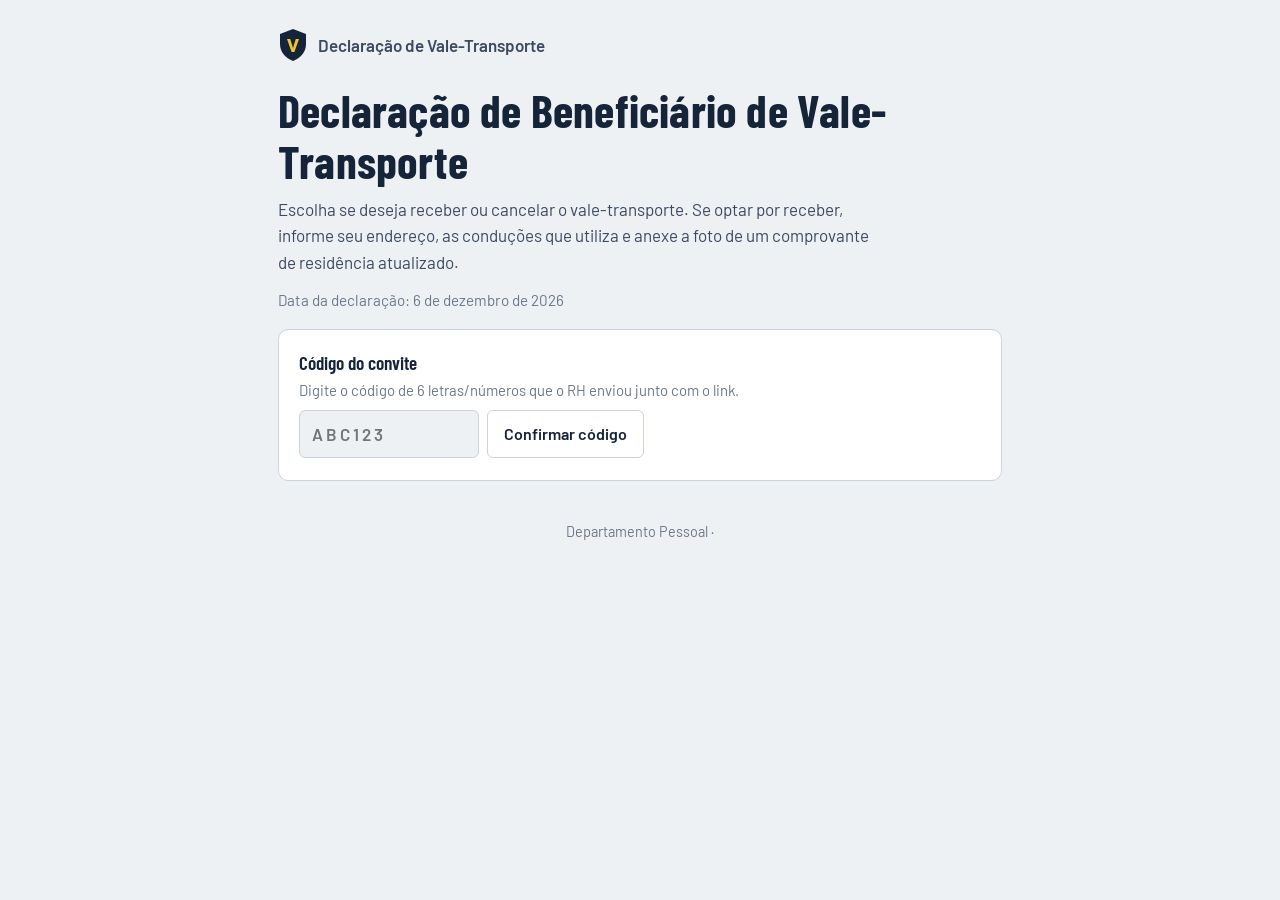
==== index.html @ 276a7664 "1commit" ====
<!DOCTYPE html>
<html lang="pt-BR">
<head>
<meta charset="utf-8">
<meta name="viewport" content="width=device-width, initial-scale=1, viewport-fit=cover">
<meta name="robots" content="noindex, nofollow">
<title>Declaração de Vale-Transporte</title>
<link rel="preconnect" href="https://fonts.googleapis.com">
<link rel="preconnect" href="https://fonts.gstatic.com" crossorigin>
<link href="https://fonts.googleapis.com/css2?family=Barlow:wght@400;500;600&family=Barlow+Condensed:wght@600;700&display=swap" rel="stylesheet">
<link rel="stylesheet" href="style.css">
<link rel="icon" href="data:image/svg+xml,<svg xmlns=%22http://www.w3.org/2000/svg%22 viewBox=%220 0 100 100%22><text y=%22.9em%22 font-size=%2290%22>🚌</text></svg>">
<script src="config.js"></script>
</head>
<body>
<div class="wrap">
  <div class="brand">
    <svg class="shield" viewBox="0 0 30 34" aria-hidden="true"><path d="M15 1 28 6v10c0 8-5.6 14.4-13 17C7.6 30.4 2 24 2 16V6z" fill="var(--ink)"/><path d="M9 11h3.2l2.8 9 2.8-9H21l-4.6 13h-2.8z" fill="var(--ticket)"/></svg>
    <span id="brandName">Declaração de Vale-Transporte</span>
  </div>

  <main>
    <h1>Declaração de Beneficiário de Vale-Transporte</h1>
    <p class="lead">Escolha se deseja receber ou cancelar o vale-transporte. Se optar por receber, informe seu endereço, as conduções que utiliza e anexe a foto de um comprovante de residência atualizado.</p>
    <p class="date-line" id="dateLine"></p>

    <!-- Código do convite -->
    <section class="step hidden" id="codeBox">
      <h3>Código do convite</h3>
      <p class="hint">Digite o código de 6 letras/números que o RH enviou junto com o link.</p>
      <div style="display:flex;gap:8px;flex-wrap:wrap;margin-top:8px">
        <input type="text" id="codeInput" maxlength="6" autocomplete="off" style="max-width:180px;text-transform:uppercase;letter-spacing:3px;font-weight:600" placeholder="ABC123">
        <button type="button" class="btn" id="codeBtn">Confirmar código</button>
      </div>
      <div class="err" id="err-code"></div>
    </section>
    <div id="loading" class="status info">Carregando seu convite…</div>

    <section class="emp-box hidden" id="empBox">
      <div class="emp-head"><h3>Empregador</h3></div>
      <div class="emp-razao" id="empRazao"></div>
      <div class="emp-cnpj" id="empCnpj"></div>
    </section>

    <form id="form" class="hidden" novalidate>
      <fieldset style="border:0;padding:0;margin:0">
        <legend class="hidden">Opção pelo vale-transporte</legend>
        <div class="tickets">
          <label class="ticket yes">
            <input type="radio" name="opcao" value="opto">
            <span class="t-title"><span class="mark"></span>Opto pelo vale-transporte</span>
            <span class="t-sub" style="display:block">Quero receber o benefício para ir e voltar do trabalho.</span>
          </label>
          <label class="ticket no">
            <input type="radio" name="opcao" value="nao_opto">
            <span class="t-title"><span class="mark"></span>Não opto / cancelar</span>
            <span class="t-sub" style="display:block">Não quero receber, ou quero cancelar o benefício atual.</span>
          </label>
        </div>
        <div class="err" id="err-opcao">Escolha uma das duas opções para continuar.</div>
      </fieldset>

      <section class="step">
        <div class="step-head"><span class="num" data-n>1</span><h2>Identificação</h2></div>
        <div class="grid">
          <div class="c4"><label class="f" for="nome">Nome completo</label><input type="text" id="nome" autocomplete="name" maxlength="120"><div class="err" id="err-nome">Informe seu nome completo.</div></div>
          <div class="c2"><label class="f" for="local">Cidade (local da declaração)</label><input type="text" id="local" maxlength="60" placeholder="Ex.: Volta Redonda"><div class="err" id="err-local">Informe a cidade.</div></div>
        </div>
      </section>

      <div id="optIn" class="hidden">
        <section class="step">
          <div class="step-head"><span class="num" data-n>2</span><h2>Endereço residencial</h2></div>
          <div class="grid">
            <div class="c4"><label class="f" for="rua">Rua / Avenida</label><input type="text" id="rua" autocomplete="address-line1" maxlength="120"></div>
            <div class="c2"><label class="f" for="numero">Número</label><input type="text" id="numero" maxlength="12"></div>
            <div class="c3"><label class="f" for="compl">Complemento <span class="hint">(opcional)</span></label><input type="text" id="compl" maxlength="60"></div>
            <div class="c3"><label class="f" for="bairro">Bairro</label><input type="text" id="bairro" maxlength="60"></div>
            <div class="c3"><label class="f" for="cidade">Cidade</label><input type="text" id="cidade" autocomplete="address-level2" maxlength="60"></div>
            <div class="c2"><label class="f" for="cep">CEP</label><input type="text" id="cep" inputmode="numeric" autocomplete="postal-code" maxlength="9" placeholder="00000-000"></div>
            <div class="c2" style="grid-column:span 1"><label class="f" for="uf">UF</label><select id="uf"><option value="">—</option></select></div>
          </div>
          <div class="err" id="err-end">Preencha rua, número, bairro, cidade, CEP (8 dígitos) e estado.</div>
        </section>

        <section class="step">
          <div class="step-head"><span class="num" data-n>3</span><h2>Conduções utilizadas</h2></div>
          <p class="hint">Informe os meios de transporte coletivo, público e regular mais adequados ao seu trajeto: empresa de ônibus, número ou nome da linha e valor da passagem. Se pegar mais de um ônibus, adicione outra condução.</p>
          <div class="leg" data-leg="ida">
            <div class="leg-head"><h3>Da residência para o trabalho</h3><button type="button" class="btn small" data-add="ida">+ Adicionar condução</button></div>
            <div class="rows"></div><div class="total" data-total="ida"></div>
          </div>
          <div class="leg" data-leg="volta">
            <div class="leg-head"><h3>Do trabalho para a residência</h3>
              <span style="display:flex;gap:6px;flex-wrap:wrap"><button type="button" class="btn small" id="copyIda">Mesmo trajeto da ida</button><button type="button" class="btn small" data-add="volta">+ Adicionar condução</button></span></div>
            <div class="rows"></div><div class="total" data-total="volta"></div>
          </div>
          <div class="err" id="err-trans">Preencha empresa, linha e valor de pelo menos uma condução na ida e uma na volta.</div>
        </section>

        <section class="step">
          <div class="step-head"><span class="num" data-n>4</span><h2>Comprovante de residência</h2></div>
          <div class="alert" role="note">
            <svg width="22" height="22" viewBox="0 0 24 24" aria-hidden="true" style="flex:none"><path d="M12 2 1 21h22z" fill="var(--ticket)"/><path d="M12 9v5m0 3v.5" stroke="var(--ticket-ink)" stroke-width="2.2" stroke-linecap="round"/></svg>
            <div><strong>O comprovante precisa ter data dos últimos dois meses para ser aceito.</strong> Serve conta de luz, água, gás, telefone, internet ou fatura de cartão, em seu nome ou de familiar que mora com você. A foto deve mostrar o endereço e a data com nitidez.</div>
          </div>
          <label class="drop" for="compFile" id="compDrop">
            <span class="ico"><svg width="28" height="28" viewBox="0 0 24 24" aria-hidden="true"><path d="M4 7h3l1.5-2h7L17 7h3v12H4z" fill="none" stroke="currentColor" stroke-width="2" stroke-linejoin="round"/><circle cx="12" cy="13" r="3.5" fill="none" stroke="currentColor" stroke-width="2"/></svg></span>
            <span><strong>Anexar foto do comprovante</strong><br><span class="hint">Tire uma foto ou escolha da galeria</span></span>
            <input type="file" id="compFile" accept="image/*">
          </label>
          <div class="preview" id="compPreview"><img id="compImg" alt="Prévia do comprovante"><div><strong>Comprovante anexado</strong><br><button type="button" class="btn small" data-retake="compFile">Trocar foto</button></div></div>
          <div class="err" id="err-comp">Anexe a foto do comprovante de residência.</div>
          <label class="check"><input type="checkbox" id="chkData"><span>Confirmo que o comprovante anexado tem data dos últimos dois meses.</span></label>
          <div class="err" id="err-chkData">Confirme a data do comprovante.</div>
        </section>

        <section class="step">
          <div class="step-head"><span class="num" data-n>5</span><h2>Cartão de passagem</h2></div>
          <p class="hint">Se você já tem cartão de passagem (Riocard Mais ou cartão da empresa de ônibus), tire uma foto da frente, mostrando o número. Se ainda não tem, marque a opção abaixo.</p>
          <label class="drop" for="cartaoFile" id="cartaoDrop">
            <span class="ico"><svg width="30" height="30" viewBox="0 0 24 24" aria-hidden="true"><rect x="2.5" y="5" width="19" height="14" rx="2" fill="none" stroke="currentColor" stroke-width="2"/><path d="M2.5 9.5h19" stroke="currentColor" stroke-width="2"/><path d="M6 15h5" stroke="currentColor" stroke-width="2" stroke-linecap="round"/><circle cx="17" cy="15" r="1.6" fill="currentColor"/></svg></span>
            <span><strong>Tirar foto do cartão de passagem</strong><br><span class="hint">Abre a câmera. Fotografe a frente com o número visível.</span></span>
            <input type="file" id="cartaoFile" accept="image/*" capture="environment">
          </label>
          <p style="margin-top:8px"><button type="button" class="btn small" data-gallery="cartaoFile">Escolher foto da galeria</button></p>
          <div class="preview" id="cartaoPreview"><img id="cartaoImg" alt="Prévia do cartão"><div><strong>Foto do cartão anexada</strong><br><button type="button" class="btn small" data-retake="cartaoFile">Tirar outra foto</button></div></div>
          <div class="grid" style="margin-top:12px"><div class="c3"><label class="f" for="cartaoNum">Número do cartão <span class="hint">(opcional)</span></label><input type="text" id="cartaoNum" inputmode="numeric" maxlength="30"></div></div>
          <label class="check"><input type="checkbox" id="semCartao"><span>Ainda não tenho cartão de passagem.</span></label>
          <div class="err" id="err-cartao">Tire a foto do cartão de passagem ou marque que ainda não tem cartão.</div>
        </section>
      </div>

      <div id="optOut" class="hidden">
        <section class="step">
          <div class="step-head"><span class="num" data-n>2</span><h2>Carta de próprio punho</h2></div>
          <p>Para não optar ou cancelar o vale-transporte, escreva à mão uma carta curta, assine e envie uma foto dela aqui.</p>
          <div class="alert" role="note">
            <svg width="22" height="22" viewBox="0 0 24 24" aria-hidden="true" style="flex:none"><path d="M12 2 1 21h22z" fill="var(--ticket)"/><path d="M12 9v5m0 3v.5" stroke="var(--ticket-ink)" stroke-width="2.2" stroke-linecap="round"/></svg>
            <div>A carta precisa ser <strong>escrita e assinada à mão por você</strong>, com data e local. Cartas digitadas ou impressas não são aceitas. A foto deve mostrar a folha inteira com a letra legível.</div>
          </div>
          <details style="margin:10px 0 14px">
            <summary style="cursor:pointer;font-weight:600">Ver modelo de texto para copiar à mão</summary>
            <div id="cartaModelo" style="margin-top:10px;background:var(--paper);border:1px solid var(--line);border-radius:8px;padding:14px 16px;font-size:.97rem;line-height:1.6"></div>
          </details>
          <label class="drop" for="cartaFile" id="cartaDrop">
            <span class="ico"><svg width="30" height="30" viewBox="0 0 24 24" aria-hidden="true"><path d="M6 2.5h8l4 4V21.5H6z" fill="none" stroke="currentColor" stroke-width="2" stroke-linejoin="round"/><path d="M14 2.5v4h4" fill="none" stroke="currentColor" stroke-width="2" stroke-linejoin="round"/><path d="M8.5 12h7M8.5 15h5" stroke="currentColor" stroke-width="1.8" stroke-linecap="round"/></svg></span>
            <span><strong>Tirar foto da carta assinada</strong><br><span class="hint">Abre a câmera. Fotografe a folha inteira, com boa luz.</span></span>
            <input type="file" id="cartaFile" accept="image/*" capture="environment">
          </label>
          <p style="margin-top:8px"><button type="button" class="btn small" data-gallery="cartaFile">Escolher foto da galeria</button></p>
          <div class="preview" id="cartaPreview"><img id="cartaImg" alt="Prévia da carta"><div><strong>Foto da carta anexada</strong><br><button type="button" class="btn small" data-retake="cartaFile">Tirar outra foto</button></div></div>
          <div class="err" id="err-carta">Envie a foto da carta de próprio punho assinada.</div>
          <label class="check"><input type="checkbox" id="chkCarta"><span>Confirmo que a carta foi escrita e assinada à mão por mim.</span></label>
          <div class="err" id="err-chkCarta">Confirme que a carta foi escrita e assinada por você.</div>
        </section>
      </div>

      <section class="step">
        <div class="step-head"><span class="num" data-n>6</span><h2>Declarações</h2></div>
        <div id="declOpt" class="hidden">
          <label class="check"><input type="checkbox" id="d1"><span>Comprometo-me a atualizar as informações acima sempre que ocorrerem alterações e a utilizar os vales-transporte que me forem concedidos exclusivamente no percurso indicado.</span></label>
          <label class="check"><input type="checkbox" id="d2"><span>Estou ciente de que a declaração inexata que induza o empregador em erro, ou o uso indevido dos vales-transporte, configura justa causa para rescisão do contrato de trabalho por ato de improbidade (art. 482, "a", da CLT).</span></label>
          <p class="hint">O desconto em folha é de até 6% do salário básico, conforme a Lei nº 7.418/1985.</p>
        </div>
        <div id="declNo" class="hidden">
          <label class="check"><input type="checkbox" id="d3"><span>Declaro que não desejo receber o vale-transporte (ou solicito o cancelamento do benefício atual) e estou ciente de que posso solicitá-lo novamente a qualquer momento, preenchendo nova declaração.</span></label>
        </div>
        <div class="err" id="err-decl">Marque as declarações acima para continuar.</div>
      </section>

      <section class="step legal">
        <div class="step-head"><span class="num" data-n>7</span><h2>Termo de Consentimento e Aviso de Privacidade (LGPD)</h2></div>
        <div class="scrollbox" tabindex="0" aria-label="Texto do termo de privacidade">
          <p style="margin-top:12px">Em atendimento à Lei Geral de Proteção de Dados (Lei nº 13.709/2018), os dados informados neste formulário são coletados pela <strong class="lgpd-emp">empresa empregadora</strong><span class="lgpd-cnpj"></span>, na qualidade de controladora, exclusivamente para as seguintes finalidades:</p>
          <ul>
            <li>Cumprimento de obrigações legais e trabalhistas (registro no eSocial, FGTS, INSS e folha de pagamento).</li>
            <li>Execução do contrato de trabalho e concessão de benefícios (como vale-transporte e plano odontológico).</li>
            <li>Comunicação interna e operacional entre a empresa e o colaborador.</li>
          </ul>
          <h3>Dados coletados</h3>
          <p>Nome, endereço residencial, trajeto e conduções utilizadas, valores de passagem, imagem do comprovante de residência, imagem do cartão de passagem e, para quem não opta pelo benefício, imagem da carta de próprio punho. Não são coletados dados pessoais sensíveis.</p>
          <h3>Base legal</h3>
          <ul>
            <li><strong>Cumprimento de obrigação legal ou regulatória</strong> (art. 7º, II, da LGPD): a concessão do vale-transporte é obrigação do empregador prevista na Lei nº 7.418/1985 e no Decreto nº 10.854/2021, que exigem declaração do empregado com endereço residencial e meios de transporte adequados.</li>
            <li><strong>Execução de contrato</strong> (art. 7º, V, da LGPD): gestão do contrato de trabalho e dos benefícios dele decorrentes.</li>
            <li><strong>Exercício regular de direitos</strong> (art. 7º, VI, da LGPD): guarda da declaração para eventual defesa em processo judicial, administrativo ou fiscalizatório.</li>
          </ul>
          <h3>Compartilhamento</h3>
          <p>Os dados poderão ser compartilhados apenas com órgãos públicos para cumprimento de obrigações legais (como eSocial e Receita Federal), com a operadora/fornecedora do vale-transporte e com prestadores de serviço de folha de pagamento e contabilidade, sempre na medida necessária às finalidades acima.</p>
          <h3>Nosso compromisso</h3>
          <p>A <span class="lgpd-emp">empresa empregadora</span> declara que adota medidas técnicas e administrativas aptas a proteger os dados pessoais de acessos não autorizados e de situações acidentais ou ilícitas de destruição, perda, alteração, comunicação ou difusão. Os dados serão retidos pelo período necessário para o cumprimento das obrigações legais e regulatórias ou pelo prazo de guarda exigido pela legislação trabalhista e previdenciária.</p>
          <h3>Seus direitos</h3>
          <p>Nos termos do art. 18 da LGPD, você pode solicitar a qualquer momento: confirmação da existência de tratamento, acesso aos dados, correção de dados incompletos, inexatos ou desatualizados, informações sobre compartilhamento e demais direitos previstos em lei, entrando em contato com o Departamento Pessoal / RH da empresa. A retirada do aceite não afeta o tratamento necessário ao cumprimento de obrigações legais.</p>
          <h3>Acesso às informações</h3>
          <p>Suas respostas e fotos são armazenadas em ambiente restrito da empresa e ficam acessíveis apenas à equipe de RH responsável.</p>
        </div>
        <label class="check"><input type="checkbox" id="lgpd"><span><strong>Li e estou de acordo</strong> com o Termo de Consentimento e Aviso de Privacidade acima, e autorizo o tratamento dos meus dados para as finalidades descritas.</span></label>
        <div class="err" id="err-lgpd">É necessário aceitar o termo para enviar.</div>
      </section>

      <section class="step">
        <label class="check" style="padding-top:0"><input type="checkbox" id="assin"><span>Confirmo que as informações são verdadeiras e que este envio vale como minha <strong>assinatura eletrônica</strong> desta declaração.</span></label>
        <div class="err" id="err-assin">Confirme a assinatura eletrônica.</div>
        <button type="submit" class="btn primary" id="submitBtn" style="margin-top:10px">Enviar declaração</button>
        <div id="formMsg" class="hidden"></div>
      </section>
    </form>
    <div id="done" class="status ok hidden"></div>
  </main>

  <footer>Departamento Pessoal · <strong id="footName"></strong><span id="footCnpj"></span></footer>
</div>

<script>
(function(){
  const $=s=>document.querySelector(s), $$=s=>Array.from(document.querySelectorAll(s));
  const API=window.API_URL;
  const meses=["janeiro","fevereiro","março","abril","maio","junho","julho","agosto","setembro","outubro","novembro","dezembro"];
  const hoje=new Date(), dataTexto=`${hoje.getDate()} de ${meses[hoje.getMonth()]} de ${hoje.getFullYear()}`;
  $("#dateLine").textContent="Data da declaração: "+dataTexto;
  ["AC","AL","AP","AM","BA","CE","DF","ES","GO","MA","MT","MS","MG","PA","PB","PR","PE","PI","RJ","RN","RS","RO","RR","SC","SP","SE","TO"].forEach(u=>{const o=document.createElement("option");o.value=u;o.textContent=u;$("#uf").appendChild(o);});
  $("#uf").value="RJ";
  function esc(s){const d=document.createElement("div");d.textContent=s==null?"":String(s);return d.innerHTML;}
  function money(v){return v.toLocaleString("pt-BR",{style:"currency",currency:"BRL"});}

  let convite=null; const fotos={compFile:null,cartaoFile:null,cartaFile:null};

  /* ---------- Convite ---------- */
  function aplicarEmpresa(){
    const e=convite.empresa;
    $("#brandName").textContent=e.razao; $("#footName").textContent=e.razao; $("#footCnpj").textContent=" · CNPJ "+e.cnpj;
    document.title="Declaração de Vale-Transporte · "+e.razao;
    $("#empRazao").textContent=e.razao; $("#empCnpj").textContent="CNPJ "+e.cnpj;
    $$(".lgpd-emp").forEach(x=>x.textContent=e.razao); $$(".lgpd-cnpj").forEach(x=>x.textContent=", inscrita no CNPJ sob o nº "+e.cnpj);
    if(convite.nome&&!$("#nome").value) $("#nome").value=convite.nome;
    $("#empBox").classList.remove("hidden"); $("#form").classList.remove("hidden"); $("#codeBox").classList.add("hidden");
    modeloCarta();
  }
  async function carregarConvite(code){
    const err=$("#err-code"); code=String(code||"").toUpperCase().replace(/[^A-Z0-9]/g,"");
    if(code.length!==6){ err.textContent="O código tem 6 letras/números."; err.classList.add("show"); return false; }
    if(!API||API.indexOf("http")!==0){ err.textContent="Formulário ainda não configurado. Avise o RH."; err.classList.add("show"); return false; }
    try{
      const r=await (await fetch(API+"?action=convite&codigo="+encodeURIComponent(code))).json();
      if(!r.ok){ err.textContent=r.erro||"Código não encontrado. Confira com o RH."; err.classList.add("show"); return false; }
      convite=r.convite; err.classList.remove("show"); aplicarEmpresa(); return true;
    }catch(e){ err.textContent="Sem conexão. Verifique a internet e tente de novo."; err.classList.add("show"); return false; }
  }
  $("#codeBtn").onclick=()=>carregarConvite($("#codeInput").value);
  $("#codeInput").addEventListener("input",e=>{e.target.value=e.target.value.toUpperCase().replace(/[^A-Z0-9]/g,"");});

  /* ---------- Opção ---------- */
  function opcao(){const r=$('input[name=opcao]:checked');return r?r.value:null;}
  function applyOpcao(){
    const o=opcao();
    $("#optIn").classList.toggle("hidden",o!=="opto"); $("#optOut").classList.toggle("hidden",o!=="nao_opto");
    $("#declOpt").classList.toggle("hidden",o!=="opto"); $("#declNo").classList.toggle("hidden",o!=="nao_opto");
    $$("[data-n]").filter(n=>!n.closest(".hidden")).forEach((n,i)=>n.textContent=i+1);
    $("#err-opcao").classList.remove("show");
  }
  $$('input[name=opcao]').forEach(r=>r.addEventListener("change",applyOpcao)); applyOpcao();

  /* ---------- Conduções ---------- */
  function parseVal(s){s=(s||"").trim().replace(/\./g,"").replace(",",".");const v=parseFloat(s);return isFinite(v)&&v>0?Math.round(v*100)/100:null;}
  function addRow(leg,data){
    const rows=document.querySelector(`[data-leg=${leg}] .rows`), row=document.createElement("div"); row.className="leg-row";
    row.innerHTML=`<div><label class="f">Empresa de ônibus</label><input type="text" class="emp" maxlength="60" placeholder="Ex.: Sul Fluminense"></div>
      <div><label class="f">Nº ou nome da linha</label><input type="text" class="lin" maxlength="60" placeholder="Ex.: 205 – Centro"></div>
      <div class="valor"><label class="f">Valor (R$)</label><input type="text" class="val" inputmode="decimal" maxlength="8" placeholder="0,00"></div>
      <button type="button" class="btn icon" aria-label="Remover condução">✕</button>`;
    if(data){row.querySelector(".emp").value=data.empresa||"";row.querySelector(".lin").value=data.linha||"";row.querySelector(".val").value=data.valor?data.valor.toFixed(2).replace(".",","):"";}
    row.querySelector("button").onclick=()=>{ if(rows.children.length>1) row.remove(); else row.querySelectorAll("input").forEach(i=>i.value=""); totals(); };
    row.querySelector(".val").addEventListener("input",e=>{e.target.value=e.target.value.replace(/[^\d,\.]/g,"");totals();});
    rows.appendChild(row);
  }
  function legData(leg){return $$(`[data-leg=${leg}] .leg-row`).map(r=>({empresa:r.querySelector(".emp").value.trim(),linha:r.querySelector(".lin").value.trim(),valor:parseVal(r.querySelector(".val").value)})).filter(x=>x.empresa||x.linha||x.valor);}
  function totals(){["ida","volta"].forEach(l=>{const t=legData(l).reduce((a,b)=>a+(b.valor||0),0);document.querySelector(`[data-total=${l}]`).textContent=t?"Total do trecho: "+money(t):"";});}
  $$("[data-add]").forEach(b=>b.onclick=()=>addRow(b.dataset.add));
  $("#copyIda").onclick=()=>{const ida=legData("ida"),rows=document.querySelector("[data-leg=volta] .rows");rows.innerHTML="";(ida.length?ida.slice().reverse():[null]).forEach(d=>addRow("volta",d));totals();};
  addRow("ida"); addRow("volta");
  $("#cep").addEventListener("input",e=>{let d=e.target.value.replace(/\D/g,"").slice(0,8);e.target.value=d.length>5?d.slice(0,5)+"-"+d.slice(5):d;});

  /* ---------- Fotos ---------- */
  async function loadImage(file){ try{return await createImageBitmap(file);}catch(e){ return await new Promise((res,rej)=>{const i=new Image();i.onload=()=>res(i);i.onerror=rej;i.src=URL.createObjectURL(file);}); } }
  async function compress(file){
    const img=await loadImage(file); let max=1800,q=0.8,out="";
    for(let i=0;i<10;i++){
      const s=Math.min(1,max/Math.max(img.width,img.height)), c=document.createElement("canvas");
      c.width=Math.round(img.width*s); c.height=Math.round(img.height*s);
      const ctx=c.getContext("2d"); ctx.fillStyle="#fff"; ctx.fillRect(0,0,c.width,c.height); ctx.drawImage(img,0,0,c.width,c.height);
      out=c.toDataURL("image/jpeg",q); if(out.length<900000) return out;
      if(q>0.55) q-=0.1; else max=Math.round(max*0.8);
    }
    return out;
  }
  const previewOf={compFile:["#compPreview","#compImg","comp"],cartaoFile:["#cartaoPreview","#cartaoImg","cartao"],cartaFile:["#cartaPreview","#cartaImg","carta"]};
  const galleryInputs={};
  function bindFoto(id){
    const handler=async e=>{
      const f=e.target.files&&e.target.files[0]; if(!f) return;
      const [pv,img,errId]=previewOf[id], err=$("#err-"+errId);
      err.style.color="var(--muted)"; err.textContent="Processando a foto…"; err.classList.add("show");
      try{ fotos[id]=await compress(f); $(img).src=fotos[id]; $(pv).classList.add("show"); err.classList.remove("show");
        if(id==="cartaoFile"){ $("#semCartao").checked=false; $("#cartaoDrop").style.opacity=""; } }
      catch(x){ fotos[id]=null; err.textContent="Não foi possível ler esta imagem. Tire uma nova foto."; }
      err.style.color=""; e.target.value="";
    };
    $("#"+id).addEventListener("change",handler);
    const g=document.createElement("input"); g.type="file"; g.accept="image/*"; g.className="hidden"; g.addEventListener("change",handler); document.body.appendChild(g); galleryInputs[id]=g;
  }
  Object.keys(fotos).forEach(bindFoto);
  $$("[data-gallery]").forEach(b=>b.onclick=()=>galleryInputs[b.dataset.gallery].click());
  $$("[data-retake]").forEach(b=>b.onclick=()=>$("#"+b.dataset.retake).click());
  $("#semCartao").addEventListener("change",e=>{ if(e.target.checked){fotos.cartaoFile=null;$("#cartaoPreview").classList.remove("show");} $("#cartaoDrop").style.opacity=e.target.checked?".5":""; $("#err-cartao").classList.remove("show"); });

  /* ---------- Carta ---------- */
  function modeloCarta(){
    const e=convite&&convite.empresa, nome=$("#nome").value.trim()||"[seu nome completo]", local=$("#local").value.trim()||"[cidade]";
    $("#cartaModelo").innerHTML=`<p>${esc(local)}, ${dataTexto}.</p><p>À ${e?esc(e.razao)+", CNPJ "+e.cnpj:"[empresa]"}.</p>
      <p>Eu, ${esc(nome)}, portador(a) do CPF nº [seu CPF], declaro, por livre e espontânea vontade, que <strong>não desejo receber o vale-transporte</strong> (ou solicito o cancelamento do benefício), por não utilizar transporte coletivo público no deslocamento entre minha residência e o local de trabalho.</p>
      <p>Estou ciente de que posso solicitar o benefício novamente a qualquer momento, mediante nova declaração.</p><p>[Assinatura]<br>${esc(nome)}</p>`;
  }
  ["nome","local"].forEach(i=>$("#"+i).addEventListener("input",modeloCarta));

  /* ---------- Validação ---------- */
  function validate(){
    let ok=true, first=null;
    const mark=(id,cond,el)=>{const e=$("#err-"+id); if(e) e.classList.toggle("show",!cond); if(!cond){ok=false; if(!first) first=el||e;}};
    const o=opcao();
    mark("opcao",!!o,$(".tickets"));
    mark("nome",$("#nome").value.trim().split(/\s+/).length>=2,$("#nome"));
    mark("local",$("#local").value.trim().length>=2,$("#local"));
    if(o==="opto"){
      const cep=$("#cep").value.replace(/\D/g,"");
      mark("end",["rua","numero","bairro","cidade"].every(i=>$("#"+i).value.trim())&&cep.length===8&&$("#uf").value,$("#rua"));
      const legOk=l=>{const d=legData(l);return d.length>0&&d.every(x=>x.empresa&&x.linha&&x.valor);};
      mark("trans",legOk("ida")&&legOk("volta"),document.querySelector("[data-leg=ida]"));
      $("#err-comp").textContent="Anexe a foto do comprovante de residência.";
      mark("comp",!!fotos.compFile,$("#compDrop"));
      mark("chkData",$("#chkData").checked,$("#chkData"));
      $("#err-cartao").textContent="Tire a foto do cartão de passagem ou marque que ainda não tem cartão.";
      mark("cartao",!!fotos.cartaoFile||$("#semCartao").checked,$("#cartaoDrop"));
      mark("decl",$("#d1").checked&&$("#d2").checked,$("#d1"));
    } else if(o==="nao_opto"){
      $("#err-carta").textContent="Envie a foto da carta de próprio punho assinada.";
      mark("carta",!!fotos.cartaFile,$("#cartaDrop"));
      mark("chkCarta",$("#chkCarta").checked,$("#chkCarta"));
      mark("decl",$("#d3").checked,$("#d3"));
    }
    mark("lgpd",$("#lgpd").checked,$("#lgpd"));
    mark("assin",$("#assin").checked,$("#assin"));
    if(first) first.scrollIntoView({behavior:"smooth",block:"center"});
    return ok;
  }

  /* ---------- Envio ---------- */
  function msg(cls,html){const m=$("#formMsg");m.className="status "+cls;m.innerHTML=html;}
  $("#form").addEventListener("submit",async e=>{
    e.preventDefault(); if(!validate()) return;
    const o=opcao(), btn=$("#submitBtn"); btn.disabled=true; btn.textContent="Enviando… (pode levar alguns segundos)";
    const ida=o==="opto"?legData("ida"):[], volta=o==="opto"?legData("volta"):[];
    const body={action:"enviar",codigo:convite.codigo,opcao:o,nome:$("#nome").value.trim(),local:$("#local").value.trim(),dataTexto,
      endereco:o==="opto"?{rua:$("#rua").value.trim(),numero:$("#numero").value.trim(),complemento:$("#compl").value.trim(),bairro:$("#bairro").value.trim(),cidade:$("#cidade").value.trim(),cep:$("#cep").value,uf:$("#uf").value}:null,
      ida,volta,cartaoNumero:o==="opto"?$("#cartaoNum").value.trim():"",semCartao:o==="opto"&&$("#semCartao").checked,
      fotoComprovante:o==="opto"?fotos.compFile:null,fotoCartao:o==="opto"?fotos.cartaoFile:null,fotoCarta:o==="nao_opto"?fotos.cartaFile:null,
      comprovanteData:o==="opto"&&$("#chkData").checked,declaracoes:true,lgpd:true,lgpdVersao:"2026-10",assinatura:true,dispositivo:navigator.userAgent};
    try{
      const r=await (await fetch(API,{method:"POST",body:JSON.stringify(body)})).json();
      if(!r.ok) throw new Error(r.erro||"Erro ao enviar.");
      const custo=ida.concat(volta).reduce((a,b)=>a+(b.valor||0),0);
      $("#form").classList.add("hidden"); const d=$("#done"); d.classList.remove("hidden");
      d.innerHTML=`<h2>Declaração enviada</h2><p class="hint">${esc(convite.empresa.razao)} · CNPJ ${convite.empresa.cnpj}</p>`+
        (o==="opto"?`<p>Recebemos sua opção pelo vale-transporte em ${dataTexto}, com custo diário informado de <strong>${money(custo)}</strong>. O RH vai conferir o comprovante de residência antes de liberar o benefício.</p>`
                   :`<p>Registramos que você <strong>não opta</strong> pelo vale-transporte (ou solicitou o cancelamento) em ${dataTexto}.</p>`)+
        `<p class="hint">Se algo mudar, abra este mesmo link e envie uma nova declaração.</p>`;
      d.scrollIntoView({behavior:"smooth",block:"start"});
    }catch(err){
      msg("bad","O envio não foi concluído: "+esc(err.message||"falha de conexão")+". Verifique sua internet e toque em Enviar declaração novamente.");
      btn.disabled=false; btn.textContent="Enviar declaração";
    }
  });

  /* ---------- Início ---------- */
  (async()=>{
    const c=(new URLSearchParams(location.search).get("c")||"").toUpperCase();
    let ok=false; if(c) ok=await carregarConvite(c);
    $("#loading").classList.add("hidden");
    if(!ok) $("#codeBox").classList.remove("hidden");
  })();
})();
</script>
</body>
</html>
---- style.css ----
:root{
  --ink:#16243A; --ink-2:#3C4A60; --muted:#6B778A;
  --paper:#EEF1F4; --card:#FFFFFF; --line:#CBD3DD;
  --ticket:#F2C230; --ticket-ink:#3A2E00;
  --go:#1F7A4D; --go-soft:#E3F2EA;
  --stop:#B3261E; --stop-soft:#FBE7E5;
  --focus:#2F6FDB;
  box-sizing:border-box;
  padding-top:env(safe-area-inset-top,0px);
  padding-bottom:env(safe-area-inset-bottom,0px);
}
@media (prefers-color-scheme: dark){
  :root:not([data-theme="light"]){
    --ink:#E8EDF4; --ink-2:#BCC6D4; --muted:#8F9BAD;
    --paper:#0F1724; --card:#172234; --line:#2C3A50;
    --ticket:#E9B820; --ticket-ink:#1E1700;
    --go:#4CC48A; --go-soft:#163327; --stop:#F07A70; --stop-soft:#3A1C1A; --focus:#7FA8F0;
  }
}
:root[data-theme="dark"]{
  --ink:#E8EDF4; --ink-2:#BCC6D4; --muted:#8F9BAD;
  --paper:#0F1724; --card:#172234; --line:#2C3A50;
  --ticket:#E9B820; --ticket-ink:#1E1700;
  --go:#4CC48A; --go-soft:#163327; --stop:#F07A70; --stop-soft:#3A1C1A; --focus:#7FA8F0;
}
*,*::before,*::after{box-sizing:inherit}
html{scroll-padding-top:env(safe-area-inset-top,0px)}
body{margin:0;background:var(--paper);color:var(--ink);font:400 17px/1.55 "Barlow",system-ui,-apple-system,"Segoe UI",Roboto,sans-serif}
.wrap{max-width:760px;margin:0 auto;padding:28px 18px 64px}
h1,h2,h3{font-family:"Barlow Condensed","Arial Narrow",system-ui,sans-serif;line-height:1.1;margin:0}
h1{font-size:clamp(2rem,6vw,2.9rem);font-weight:700;letter-spacing:.2px}
h2{font-size:1.55rem;font-weight:700}
h3{font-size:1.2rem;font-weight:600}
p{margin:.4em 0}
.brand{display:flex;align-items:center;gap:10px;color:var(--ink-2);font-weight:600;margin-bottom:22px}
.brand .shield{width:30px;height:34px;flex:none}
.lead{color:var(--ink-2);max-width:60ch;margin-top:10px}
.date-line{margin-top:14px;color:var(--muted);font-size:.95rem}

/* Ticket choice */
.tickets{display:grid;grid-template-columns:1fr 1fr;gap:14px;margin:26px 0 10px}
@media (max-width:560px){.tickets{grid-template-columns:1fr}}
.ticket{position:relative;display:block;cursor:pointer;background:var(--card);border:2px solid var(--line);border-radius:10px;padding:18px 18px 18px 22px;transition:border-color .15s, background .15s}
.ticket input{position:absolute;opacity:0;pointer-events:none}
.ticket::before,.ticket::after{content:"";position:absolute;top:50%;width:18px;height:18px;border-radius:50%;background:var(--paper);border:2px solid var(--line);transform:translateY(-50%)}
.ticket::before{left:-11px;clip-path:inset(0 0 0 50%)}
.ticket::after{right:-11px;clip-path:inset(0 50% 0 0)}
.ticket .t-title{font-family:"Barlow Condensed",system-ui,sans-serif;font-size:1.45rem;font-weight:700;display:flex;align-items:center;gap:10px}
.ticket .t-sub{color:var(--muted);font-size:.95rem;margin-top:4px}
.ticket .mark{width:22px;height:22px;border-radius:50%;border:2px solid var(--line);flex:none;display:grid;place-items:center}
.ticket.yes:has(input:checked){border-color:var(--go);background:var(--go-soft)}
.ticket.yes:has(input:checked) .mark{border-color:var(--go);background:var(--go)}
.ticket.no:has(input:checked){border-color:var(--stop);background:var(--stop-soft)}
.ticket.no:has(input:checked) .mark{border-color:var(--stop);background:var(--stop)}
.ticket:has(input:checked) .mark::after{content:"";width:8px;height:8px;border-radius:50%;background:#fff}
.ticket:has(input:focus-visible){outline:3px solid var(--focus);outline-offset:3px}
.ticket.yes:has(input:checked)::before,.ticket.yes:has(input:checked)::after{border-color:var(--go)}
.ticket.no:has(input:checked)::before,.ticket.no:has(input:checked)::after{border-color:var(--stop)}

/* Sections */
.step{background:var(--card);border:1px solid var(--line);border-radius:10px;padding:22px 20px;margin-top:16px}
.step-head{display:flex;gap:12px;align-items:baseline;margin-bottom:12px}
.num{flex:none;font-family:"Barlow Condensed",system-ui,sans-serif;font-weight:700;font-size:1rem;background:var(--ticket);color:var(--ticket-ink);border-radius:4px;padding:1px 8px}
.hint{color:var(--muted);font-size:.93rem}
.grid{display:grid;grid-template-columns:repeat(6,1fr);gap:12px}
.c6{grid-column:span 6}.c4{grid-column:span 4}.c3{grid-column:span 3}.c2{grid-column:span 2}
@media (max-width:560px){.c4,.c3,.c2{grid-column:span 6}}
label.f{display:block;font-weight:600;font-size:.93rem;margin-bottom:4px;color:var(--ink-2)}
input[type=text],input[type=number],select{width:100%;font:inherit;color:var(--ink);background:var(--paper);border:1.5px solid var(--line);border-radius:6px;padding:10px 12px;min-height:46px}
input:focus-visible,select:focus-visible,button:focus-visible,textarea:focus-visible{outline:3px solid var(--focus);outline-offset:2px}
.invalid{border-color:var(--stop)!important}
.err{color:var(--stop);font-size:.88rem;margin-top:4px;display:none}
.err.show{display:block}

.leg{border:1px dashed var(--line);border-radius:8px;padding:14px;margin-top:12px}
.leg-head{display:flex;justify-content:space-between;align-items:center;margin-bottom:8px;gap:8px}
.leg-row{display:grid;grid-template-columns:2fr 2fr 1.2fr auto;gap:8px;align-items:end;margin-top:8px}
@media (max-width:560px){.leg-row{grid-template-columns:1fr 1fr}.leg-row .valor{grid-column:span 1}}
.btn{font:600 1rem "Barlow",system-ui,sans-serif;border-radius:6px;border:1.5px solid var(--line);background:var(--card);color:var(--ink);padding:10px 16px;cursor:pointer;min-height:44px}
.btn:hover{border-color:var(--ink-2)}
.btn.small{padding:6px 10px;min-height:36px;font-size:.9rem}
.btn.icon{width:40px;padding:0;display:grid;place-items:center;min-height:44px}
.btn.primary{background:var(--ink);color:var(--paper);border-color:var(--ink);font-size:1.08rem;padding:14px 22px;width:100%}
.btn.primary:disabled{opacity:.55;cursor:not-allowed}
.total{margin-top:10px;font-weight:600}

/* Upload */
.drop{display:flex;gap:16px;align-items:center;border:2px dashed var(--ticket);background:color-mix(in srgb,var(--ticket) 10%,var(--card));border-radius:10px;padding:18px;cursor:pointer}
.drop:hover{border-style:solid}
.drop .ico{width:52px;height:52px;flex:none;border-radius:10px;background:var(--ticket);color:var(--ticket-ink);display:grid;place-items:center}
.drop input{position:absolute;opacity:0;width:1px;height:1px}
.drop:has(input:focus-visible){outline:3px solid var(--focus);outline-offset:3px}
.alert{display:flex;gap:10px;background:color-mix(in srgb,var(--ticket) 22%,var(--card));border-left:4px solid var(--ticket);border-radius:6px;padding:12px 14px;margin:12px 0;font-size:.95rem}
.preview{display:none;margin-top:12px;gap:12px;align-items:center}
.preview.show{display:flex}
.preview img{width:96px;height:96px;object-fit:cover;border-radius:8px;border:1px solid var(--line)}

/* Checks */
.check{display:flex;gap:12px;align-items:flex-start;padding:10px 0}
.check input{width:22px;height:22px;margin-top:3px;flex:none;accent-color:var(--ink)}
.legal{font-size:.95rem;color:var(--ink-2)}
.legal h3{margin:16px 0 6px;color:var(--ink)}
.legal ul{padding-left:20px;margin:.4em 0}
.legal li{margin:.25em 0}
.scrollbox{max-height:340px;overflow:auto;border:1px solid var(--line);border-radius:8px;padding:6px 16px 14px;background:var(--paper)}

.emp-box{margin-top:20px;background:var(--card);border:1px solid var(--line);border-left:6px solid var(--ink);border-radius:10px;padding:16px 18px}
.emp-head{display:flex;justify-content:space-between;align-items:baseline;gap:10px;margin-bottom:6px}
.emp-head h3{color:var(--muted);font-size:1.05rem}
.emp-razao{font-family:"Barlow Condensed",system-ui,sans-serif;font-weight:700;font-size:1.35rem;line-height:1.2}
.emp-cnpj{color:var(--ink-2);font-variant-numeric:tabular-nums}
.emp-box.missing{border-left-color:var(--stop)}
.cad{margin-top:22px}
.cad-row{display:grid;grid-template-columns:1fr 200px;gap:8px;margin-top:8px}
@media (max-width:560px){.cad-row{grid-template-columns:1fr}}
.hidden{display:none!important}
.status{border-radius:10px;padding:16px 18px;margin-top:18px}
.status.ok{background:var(--go-soft);border:1.5px solid var(--go)}
.status.bad{background:var(--stop-soft);border:1.5px solid var(--stop)}
.status.info{background:var(--card);border:1.5px solid var(--line)}
footer{margin-top:40px;text-align:center;color:var(--muted);font-size:.9rem}
footer strong{color:var(--ink-2)}

/* RH panel */
.tabs{display:flex;gap:8px;margin:0 0 18px}
.tab{font:600 .95rem "Barlow",system-ui,sans-serif;border:1.5px solid var(--line);background:var(--card);color:var(--ink-2);border-radius:999px;padding:7px 16px;cursor:pointer}
.tab[aria-selected=true]{background:var(--ink);color:var(--paper);border-color:var(--ink)}
.tablewrap{overflow-x:auto;border:1px solid var(--line);border-radius:8px;background:var(--card)}
table{border-collapse:collapse;width:100%;font-size:.93rem;min-width:640px}
th,td{padding:10px 12px;border-bottom:1px solid var(--line);text-align:left;vertical-align:top}
th{font-weight:600;color:var(--ink-2);background:var(--paper)}
.pill{display:inline-block;font-weight:600;font-size:.82rem;border-radius:999px;padding:2px 10px}
.pill.yes{background:var(--go-soft);color:var(--go)}
.pill.no{background:var(--stop-soft);color:var(--stop)}
dialog{border:none;border-radius:12px;padding:0;max-width:min(720px,94vw);width:100%;background:var(--card);color:var(--ink)}
dialog::backdrop{background:rgba(10,16,28,.6)}
.dlg{padding:20px}
.dlg img{max-width:100%;border-radius:8px;border:1px solid var(--line);margin-top:10px}
.toolbar{display:flex;gap:10px;flex-wrap:wrap;align-items:center;margin-bottom:12px}
@media (prefers-reduced-motion:reduce){*{transition:none!important}}
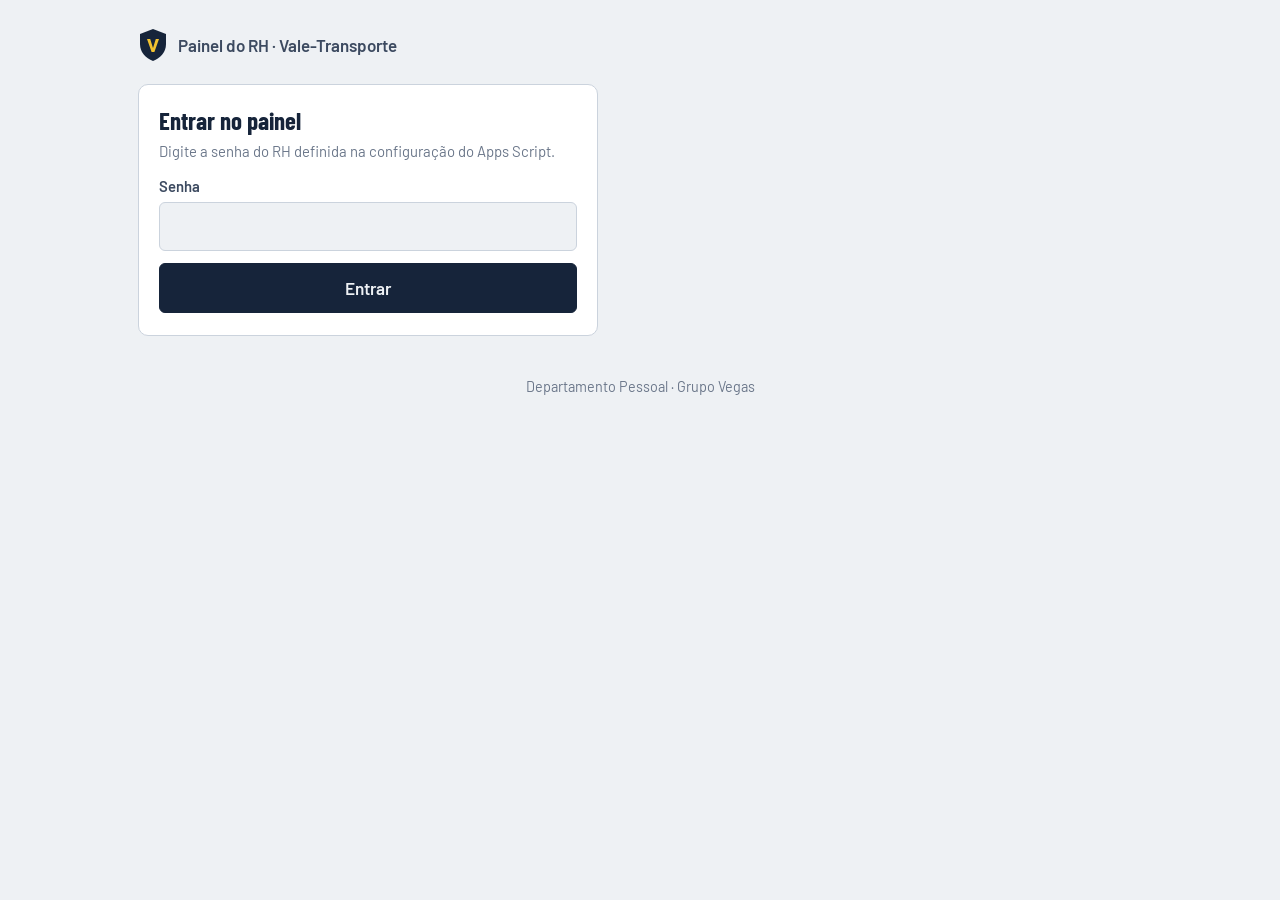
==== commit ae4cf6be: "troca" ====
--- a/index.html
+++ b/index.html
@@ -4,390 +4,244 @@
 <meta charset="utf-8">
 <meta name="viewport" content="width=device-width, initial-scale=1, viewport-fit=cover">
 <meta name="robots" content="noindex, nofollow">
-<title>Declaração de Vale-Transporte</title>
+<title>Painel RH · Vale-Transporte</title>
 <link rel="preconnect" href="https://fonts.googleapis.com">
 <link rel="preconnect" href="https://fonts.gstatic.com" crossorigin>
 <link href="https://fonts.googleapis.com/css2?family=Barlow:wght@400;500;600&family=Barlow+Condensed:wght@600;700&display=swap" rel="stylesheet">
 <link rel="stylesheet" href="style.css">
-<link rel="icon" href="data:image/svg+xml,<svg xmlns=%22http://www.w3.org/2000/svg%22 viewBox=%220 0 100 100%22><text y=%22.9em%22 font-size=%2290%22>🚌</text></svg>">
+<link rel="icon" href="data:image/svg+xml,<svg xmlns=%22http://www.w3.org/2000/svg%22 viewBox=%220 0 100 100%22><text y=%22.9em%22 font-size=%2290%22>🗂️</text></svg>">
 <script src="config.js"></script>
+<style>
+.wrap{max-width:1040px}
+.live{display:inline-flex;align-items:center;gap:6px;font-size:.88rem;color:var(--muted)}
+.live::before{content:"";width:8px;height:8px;border-radius:50%;background:var(--go)}
+.kpis{display:grid;grid-template-columns:repeat(4,1fr);gap:10px;margin:14px 0}
+@media (max-width:640px){.kpis{grid-template-columns:repeat(2,1fr)}}
+.kpi{background:var(--card);border:1px solid var(--line);border-radius:10px;padding:12px 14px}
+.kpi b{display:block;font-family:"Barlow Condensed",system-ui,sans-serif;font-size:1.9rem;line-height:1}
+.kpi span{color:var(--muted);font-size:.88rem}
+.pill.pend{background:var(--paper);color:var(--muted)}
+.new-row{animation:flash 2.4s ease-out}
+@keyframes flash{from{background:color-mix(in srgb,var(--ticket) 40%,transparent)}to{background:transparent}}
+</style>
 </head>
 <body>
 <div class="wrap">
   <div class="brand">
     <svg class="shield" viewBox="0 0 30 34" aria-hidden="true"><path d="M15 1 28 6v10c0 8-5.6 14.4-13 17C7.6 30.4 2 24 2 16V6z" fill="var(--ink)"/><path d="M9 11h3.2l2.8 9 2.8-9H21l-4.6 13h-2.8z" fill="var(--ticket)"/></svg>
-    <span id="brandName">Declaração de Vale-Transporte</span>
+    Painel do RH · Vale-Transporte
   </div>
 
-  <main>
-    <h1>Declaração de Beneficiário de Vale-Transporte</h1>
-    <p class="lead">Escolha se deseja receber ou cancelar o vale-transporte. Se optar por receber, informe seu endereço, as conduções que utiliza e anexe a foto de um comprovante de residência atualizado.</p>
-    <p class="date-line" id="dateLine"></p>
-
-    <!-- Código do convite -->
-    <section class="step hidden" id="codeBox">
-      <h3>Código do convite</h3>
-      <p class="hint">Digite o código de 6 letras/números que o RH enviou junto com o link.</p>
-      <div style="display:flex;gap:8px;flex-wrap:wrap;margin-top:8px">
-        <input type="text" id="codeInput" maxlength="6" autocomplete="off" style="max-width:180px;text-transform:uppercase;letter-spacing:3px;font-weight:600" placeholder="ABC123">
-        <button type="button" class="btn" id="codeBtn">Confirmar código</button>
-      </div>
-      <div class="err" id="err-code"></div>
+  <!-- Login -->
+  <section id="login" class="step" style="max-width:460px">
+    <h2>Entrar no painel</h2>
+    <p class="hint">Digite a senha do RH definida na configuração do Apps Script.</p>
+    <label class="f" for="senha" style="margin-top:12px">Senha</label>
+    <input type="password" id="senha" autocomplete="current-password" style="width:100%;font:inherit;color:var(--ink);background:var(--paper);border:1.5px solid var(--line);border-radius:6px;padding:10px 12px;min-height:46px">
+    <div class="err" id="err-login"></div>
+    <button class="btn primary" id="entrar" style="margin-top:12px">Entrar</button>
+  </section>
+
+  <div id="app" class="hidden">
+    <nav class="tabs" role="tablist">
+      <button class="tab" role="tab" aria-selected="true" data-tab="gerar">Gerar link</button>
+      <button class="tab" role="tab" aria-selected="false" data-tab="respostas">Respostas</button>
+      <span style="flex:1"></span>
+      <span class="live" id="live">Atualizando automaticamente</span>
+      <button class="btn small" id="sair">Sair</button>
+    </nav>
+
+    <!-- GERAR -->
+    <section id="v-gerar">
+      <h1>Gerar link para o funcionário</h1>
+      <p class="lead">O link abre em qualquer celular, sem login. O formulário já vem com a razão social, o CNPJ e o nome do funcionário.</p>
+      <div class="step">
+        <div class="grid">
+          <div class="c6"><label class="f" for="genEmp">Empresa (razão social e CNPJ)</label><select id="genEmp"></select></div>
+          <div class="c4"><label class="f" for="genNome">Nome do funcionário</label><input type="text" id="genNome" maxlength="120" placeholder="Nome completo"></div>
+          <div class="c2"><label class="f" for="genTel">WhatsApp <span class="hint">(opcional)</span></label><input type="text" id="genTel" inputmode="tel" maxlength="16" placeholder="(24) 99999-9999"></div>
+        </div>
+        <div class="err" id="err-gen">Escolha a empresa e informe o nome do funcionário.</div>
+        <button class="btn primary" id="genBtn" style="margin-top:12px">Gerar link</button>
+        <div id="genOut" class="status info hidden" style="margin-top:14px"></div>
+      </div>
+
+      <h2 style="margin-top:28px">Links gerados</h2>
+      <div class="toolbar" style="margin-top:8px">
+        <select id="fCvEmp" style="width:auto;max-width:100%"><option value="">Todas as empresas</option></select>
+        <select id="fCvSit" style="width:auto"><option value="">Todas as situações</option><option value="Pendente">Pendentes</option><option value="Respondeu">Respondidos</option></select>
+        <span class="hint" id="cvCount"></span>
+      </div>
+      <div class="tablewrap"><table>
+        <thead><tr><th>Funcionário</th><th>Empresa</th><th>Código</th><th>Criado em</th><th>Situação</th><th></th></tr></thead>
+        <tbody id="cvBody"><tr><td colspan="6" class="hint">Carregando…</td></tr></tbody>
+      </table></div>
     </section>
-    <div id="loading" class="status info">Carregando seu convite…</div>
-
-    <section class="emp-box hidden" id="empBox">
-      <div class="emp-head"><h3>Empregador</h3></div>
-      <div class="emp-razao" id="empRazao"></div>
-      <div class="emp-cnpj" id="empCnpj"></div>
+
+    <!-- RESPOSTAS -->
+    <section id="v-respostas" class="hidden">
+      <h1>Respostas recebidas</h1>
+      <div class="kpis">
+        <div class="kpi"><b id="kTot">0</b><span>respostas</span></div>
+        <div class="kpi"><b id="kOpt">0</b><span>optaram</span></div>
+        <div class="kpi"><b id="kNao">0</b><span>não optaram</span></div>
+        <div class="kpi"><b id="kPend">0</b><span>links pendentes</span></div>
+      </div>
+      <div class="toolbar">
+        <select id="fEmp" style="width:auto;max-width:100%"><option value="">Todas as empresas</option></select>
+        <select id="fOpcao" style="width:auto"><option value="">Todas as opções</option><option value="Opta">Optaram</option><option value="Não opta">Não optaram</option></select>
+        <input type="text" id="fBusca" placeholder="Buscar nome" style="width:auto;flex:1;min-width:160px">
+        <button class="btn small" id="csv">Baixar planilha (CSV)</button>
+      </div>
+      <div class="tablewrap"><table>
+        <thead><tr><th>Nome</th><th>Empresa</th><th>Opção</th><th>Custo diário</th><th>Anexos</th><th>Enviado em</th><th></th></tr></thead>
+        <tbody id="rBody"><tr><td colspan="7" class="hint">Carregando…</td></tr></tbody>
+      </table></div>
+      <p class="hint" style="margin-top:10px">Todas as respostas também ficam na planilha Google (aba Respostas) e as fotos na pasta "Vale-Transporte - Anexos" do Google Drive.</p>
     </section>
-
-    <form id="form" class="hidden" novalidate>
-      <fieldset style="border:0;padding:0;margin:0">
-        <legend class="hidden">Opção pelo vale-transporte</legend>
-        <div class="tickets">
-          <label class="ticket yes">
-            <input type="radio" name="opcao" value="opto">
-            <span class="t-title"><span class="mark"></span>Opto pelo vale-transporte</span>
-            <span class="t-sub" style="display:block">Quero receber o benefício para ir e voltar do trabalho.</span>
-          </label>
-          <label class="ticket no">
-            <input type="radio" name="opcao" value="nao_opto">
-            <span class="t-title"><span class="mark"></span>Não opto / cancelar</span>
-            <span class="t-sub" style="display:block">Não quero receber, ou quero cancelar o benefício atual.</span>
-          </label>
-        </div>
-        <div class="err" id="err-opcao">Escolha uma das duas opções para continuar.</div>
-      </fieldset>
-
-      <section class="step">
-        <div class="step-head"><span class="num" data-n>1</span><h2>Identificação</h2></div>
-        <div class="grid">
-          <div class="c4"><label class="f" for="nome">Nome completo</label><input type="text" id="nome" autocomplete="name" maxlength="120"><div class="err" id="err-nome">Informe seu nome completo.</div></div>
-          <div class="c2"><label class="f" for="local">Cidade (local da declaração)</label><input type="text" id="local" maxlength="60" placeholder="Ex.: Volta Redonda"><div class="err" id="err-local">Informe a cidade.</div></div>
-        </div>
-      </section>
-
-      <div id="optIn" class="hidden">
-        <section class="step">
-          <div class="step-head"><span class="num" data-n>2</span><h2>Endereço residencial</h2></div>
-          <div class="grid">
-            <div class="c4"><label class="f" for="rua">Rua / Avenida</label><input type="text" id="rua" autocomplete="address-line1" maxlength="120"></div>
-            <div class="c2"><label class="f" for="numero">Número</label><input type="text" id="numero" maxlength="12"></div>
-            <div class="c3"><label class="f" for="compl">Complemento <span class="hint">(opcional)</span></label><input type="text" id="compl" maxlength="60"></div>
-            <div class="c3"><label class="f" for="bairro">Bairro</label><input type="text" id="bairro" maxlength="60"></div>
-            <div class="c3"><label class="f" for="cidade">Cidade</label><input type="text" id="cidade" autocomplete="address-level2" maxlength="60"></div>
-            <div class="c2"><label class="f" for="cep">CEP</label><input type="text" id="cep" inputmode="numeric" autocomplete="postal-code" maxlength="9" placeholder="00000-000"></div>
-            <div class="c2" style="grid-column:span 1"><label class="f" for="uf">UF</label><select id="uf"><option value="">—</option></select></div>
-          </div>
-          <div class="err" id="err-end">Preencha rua, número, bairro, cidade, CEP (8 dígitos) e estado.</div>
-        </section>
-
-        <section class="step">
-          <div class="step-head"><span class="num" data-n>3</span><h2>Conduções utilizadas</h2></div>
-          <p class="hint">Informe os meios de transporte coletivo, público e regular mais adequados ao seu trajeto: empresa de ônibus, número ou nome da linha e valor da passagem. Se pegar mais de um ônibus, adicione outra condução.</p>
-          <div class="leg" data-leg="ida">
-            <div class="leg-head"><h3>Da residência para o trabalho</h3><button type="button" class="btn small" data-add="ida">+ Adicionar condução</button></div>
-            <div class="rows"></div><div class="total" data-total="ida"></div>
-          </div>
-          <div class="leg" data-leg="volta">
-            <div class="leg-head"><h3>Do trabalho para a residência</h3>
-              <span style="display:flex;gap:6px;flex-wrap:wrap"><button type="button" class="btn small" id="copyIda">Mesmo trajeto da ida</button><button type="button" class="btn small" data-add="volta">+ Adicionar condução</button></span></div>
-            <div class="rows"></div><div class="total" data-total="volta"></div>
-          </div>
-          <div class="err" id="err-trans">Preencha empresa, linha e valor de pelo menos uma condução na ida e uma na volta.</div>
-        </section>
-
-        <section class="step">
-          <div class="step-head"><span class="num" data-n>4</span><h2>Comprovante de residência</h2></div>
-          <div class="alert" role="note">
-            <svg width="22" height="22" viewBox="0 0 24 24" aria-hidden="true" style="flex:none"><path d="M12 2 1 21h22z" fill="var(--ticket)"/><path d="M12 9v5m0 3v.5" stroke="var(--ticket-ink)" stroke-width="2.2" stroke-linecap="round"/></svg>
-            <div><strong>O comprovante precisa ter data dos últimos dois meses para ser aceito.</strong> Serve conta de luz, água, gás, telefone, internet ou fatura de cartão, em seu nome ou de familiar que mora com você. A foto deve mostrar o endereço e a data com nitidez.</div>
-          </div>
-          <label class="drop" for="compFile" id="compDrop">
-            <span class="ico"><svg width="28" height="28" viewBox="0 0 24 24" aria-hidden="true"><path d="M4 7h3l1.5-2h7L17 7h3v12H4z" fill="none" stroke="currentColor" stroke-width="2" stroke-linejoin="round"/><circle cx="12" cy="13" r="3.5" fill="none" stroke="currentColor" stroke-width="2"/></svg></span>
-            <span><strong>Anexar foto do comprovante</strong><br><span class="hint">Tire uma foto ou escolha da galeria</span></span>
-            <input type="file" id="compFile" accept="image/*">
-          </label>
-          <div class="preview" id="compPreview"><img id="compImg" alt="Prévia do comprovante"><div><strong>Comprovante anexado</strong><br><button type="button" class="btn small" data-retake="compFile">Trocar foto</button></div></div>
-          <div class="err" id="err-comp">Anexe a foto do comprovante de residência.</div>
-          <label class="check"><input type="checkbox" id="chkData"><span>Confirmo que o comprovante anexado tem data dos últimos dois meses.</span></label>
-          <div class="err" id="err-chkData">Confirme a data do comprovante.</div>
-        </section>
-
-        <section class="step">
-          <div class="step-head"><span class="num" data-n>5</span><h2>Cartão de passagem</h2></div>
-          <p class="hint">Se você já tem cartão de passagem (Riocard Mais ou cartão da empresa de ônibus), tire uma foto da frente, mostrando o número. Se ainda não tem, marque a opção abaixo.</p>
-          <label class="drop" for="cartaoFile" id="cartaoDrop">
-            <span class="ico"><svg width="30" height="30" viewBox="0 0 24 24" aria-hidden="true"><rect x="2.5" y="5" width="19" height="14" rx="2" fill="none" stroke="currentColor" stroke-width="2"/><path d="M2.5 9.5h19" stroke="currentColor" stroke-width="2"/><path d="M6 15h5" stroke="currentColor" stroke-width="2" stroke-linecap="round"/><circle cx="17" cy="15" r="1.6" fill="currentColor"/></svg></span>
-            <span><strong>Tirar foto do cartão de passagem</strong><br><span class="hint">Abre a câmera. Fotografe a frente com o número visível.</span></span>
-            <input type="file" id="cartaoFile" accept="image/*" capture="environment">
-          </label>
-          <p style="margin-top:8px"><button type="button" class="btn small" data-gallery="cartaoFile">Escolher foto da galeria</button></p>
-          <div class="preview" id="cartaoPreview"><img id="cartaoImg" alt="Prévia do cartão"><div><strong>Foto do cartão anexada</strong><br><button type="button" class="btn small" data-retake="cartaoFile">Tirar outra foto</button></div></div>
-          <div class="grid" style="margin-top:12px"><div class="c3"><label class="f" for="cartaoNum">Número do cartão <span class="hint">(opcional)</span></label><input type="text" id="cartaoNum" inputmode="numeric" maxlength="30"></div></div>
-          <label class="check"><input type="checkbox" id="semCartao"><span>Ainda não tenho cartão de passagem.</span></label>
-          <div class="err" id="err-cartao">Tire a foto do cartão de passagem ou marque que ainda não tem cartão.</div>
-        </section>
-      </div>
-
-      <div id="optOut" class="hidden">
-        <section class="step">
-          <div class="step-head"><span class="num" data-n>2</span><h2>Carta de próprio punho</h2></div>
-          <p>Para não optar ou cancelar o vale-transporte, escreva à mão uma carta curta, assine e envie uma foto dela aqui.</p>
-          <div class="alert" role="note">
-            <svg width="22" height="22" viewBox="0 0 24 24" aria-hidden="true" style="flex:none"><path d="M12 2 1 21h22z" fill="var(--ticket)"/><path d="M12 9v5m0 3v.5" stroke="var(--ticket-ink)" stroke-width="2.2" stroke-linecap="round"/></svg>
-            <div>A carta precisa ser <strong>escrita e assinada à mão por você</strong>, com data e local. Cartas digitadas ou impressas não são aceitas. A foto deve mostrar a folha inteira com a letra legível.</div>
-          </div>
-          <details style="margin:10px 0 14px">
-            <summary style="cursor:pointer;font-weight:600">Ver modelo de texto para copiar à mão</summary>
-            <div id="cartaModelo" style="margin-top:10px;background:var(--paper);border:1px solid var(--line);border-radius:8px;padding:14px 16px;font-size:.97rem;line-height:1.6"></div>
-          </details>
-          <label class="drop" for="cartaFile" id="cartaDrop">
-            <span class="ico"><svg width="30" height="30" viewBox="0 0 24 24" aria-hidden="true"><path d="M6 2.5h8l4 4V21.5H6z" fill="none" stroke="currentColor" stroke-width="2" stroke-linejoin="round"/><path d="M14 2.5v4h4" fill="none" stroke="currentColor" stroke-width="2" stroke-linejoin="round"/><path d="M8.5 12h7M8.5 15h5" stroke="currentColor" stroke-width="1.8" stroke-linecap="round"/></svg></span>
-            <span><strong>Tirar foto da carta assinada</strong><br><span class="hint">Abre a câmera. Fotografe a folha inteira, com boa luz.</span></span>
-            <input type="file" id="cartaFile" accept="image/*" capture="environment">
-          </label>
-          <p style="margin-top:8px"><button type="button" class="btn small" data-gallery="cartaFile">Escolher foto da galeria</button></p>
-          <div class="preview" id="cartaPreview"><img id="cartaImg" alt="Prévia da carta"><div><strong>Foto da carta anexada</strong><br><button type="button" class="btn small" data-retake="cartaFile">Tirar outra foto</button></div></div>
-          <div class="err" id="err-carta">Envie a foto da carta de próprio punho assinada.</div>
-          <label class="check"><input type="checkbox" id="chkCarta"><span>Confirmo que a carta foi escrita e assinada à mão por mim.</span></label>
-          <div class="err" id="err-chkCarta">Confirme que a carta foi escrita e assinada por você.</div>
-        </section>
-      </div>
-
-      <section class="step">
-        <div class="step-head"><span class="num" data-n>6</span><h2>Declarações</h2></div>
-        <div id="declOpt" class="hidden">
-          <label class="check"><input type="checkbox" id="d1"><span>Comprometo-me a atualizar as informações acima sempre que ocorrerem alterações e a utilizar os vales-transporte que me forem concedidos exclusivamente no percurso indicado.</span></label>
-          <label class="check"><input type="checkbox" id="d2"><span>Estou ciente de que a declaração inexata que induza o empregador em erro, ou o uso indevido dos vales-transporte, configura justa causa para rescisão do contrato de trabalho por ato de improbidade (art. 482, "a", da CLT).</span></label>
-          <p class="hint">O desconto em folha é de até 6% do salário básico, conforme a Lei nº 7.418/1985.</p>
-        </div>
-        <div id="declNo" class="hidden">
-          <label class="check"><input type="checkbox" id="d3"><span>Declaro que não desejo receber o vale-transporte (ou solicito o cancelamento do benefício atual) e estou ciente de que posso solicitá-lo novamente a qualquer momento, preenchendo nova declaração.</span></label>
-        </div>
-        <div class="err" id="err-decl">Marque as declarações acima para continuar.</div>
-      </section>
-
-      <section class="step legal">
-        <div class="step-head"><span class="num" data-n>7</span><h2>Termo de Consentimento e Aviso de Privacidade (LGPD)</h2></div>
-        <div class="scrollbox" tabindex="0" aria-label="Texto do termo de privacidade">
-          <p style="margin-top:12px">Em atendimento à Lei Geral de Proteção de Dados (Lei nº 13.709/2018), os dados informados neste formulário são coletados pela <strong class="lgpd-emp">empresa empregadora</strong><span class="lgpd-cnpj"></span>, na qualidade de controladora, exclusivamente para as seguintes finalidades:</p>
-          <ul>
-            <li>Cumprimento de obrigações legais e trabalhistas (registro no eSocial, FGTS, INSS e folha de pagamento).</li>
-            <li>Execução do contrato de trabalho e concessão de benefícios (como vale-transporte e plano odontológico).</li>
-            <li>Comunicação interna e operacional entre a empresa e o colaborador.</li>
-          </ul>
-          <h3>Dados coletados</h3>
-          <p>Nome, endereço residencial, trajeto e conduções utilizadas, valores de passagem, imagem do comprovante de residência, imagem do cartão de passagem e, para quem não opta pelo benefício, imagem da carta de próprio punho. Não são coletados dados pessoais sensíveis.</p>
-          <h3>Base legal</h3>
-          <ul>
-            <li><strong>Cumprimento de obrigação legal ou regulatória</strong> (art. 7º, II, da LGPD): a concessão do vale-transporte é obrigação do empregador prevista na Lei nº 7.418/1985 e no Decreto nº 10.854/2021, que exigem declaração do empregado com endereço residencial e meios de transporte adequados.</li>
-            <li><strong>Execução de contrato</strong> (art. 7º, V, da LGPD): gestão do contrato de trabalho e dos benefícios dele decorrentes.</li>
-            <li><strong>Exercício regular de direitos</strong> (art. 7º, VI, da LGPD): guarda da declaração para eventual defesa em processo judicial, administrativo ou fiscalizatório.</li>
-          </ul>
-          <h3>Compartilhamento</h3>
-          <p>Os dados poderão ser compartilhados apenas com órgãos públicos para cumprimento de obrigações legais (como eSocial e Receita Federal), com a operadora/fornecedora do vale-transporte e com prestadores de serviço de folha de pagamento e contabilidade, sempre na medida necessária às finalidades acima.</p>
-          <h3>Nosso compromisso</h3>
-          <p>A <span class="lgpd-emp">empresa empregadora</span> declara que adota medidas técnicas e administrativas aptas a proteger os dados pessoais de acessos não autorizados e de situações acidentais ou ilícitas de destruição, perda, alteração, comunicação ou difusão. Os dados serão retidos pelo período necessário para o cumprimento das obrigações legais e regulatórias ou pelo prazo de guarda exigido pela legislação trabalhista e previdenciária.</p>
-          <h3>Seus direitos</h3>
-          <p>Nos termos do art. 18 da LGPD, você pode solicitar a qualquer momento: confirmação da existência de tratamento, acesso aos dados, correção de dados incompletos, inexatos ou desatualizados, informações sobre compartilhamento e demais direitos previstos em lei, entrando em contato com o Departamento Pessoal / RH da empresa. A retirada do aceite não afeta o tratamento necessário ao cumprimento de obrigações legais.</p>
-          <h3>Acesso às informações</h3>
-          <p>Suas respostas e fotos são armazenadas em ambiente restrito da empresa e ficam acessíveis apenas à equipe de RH responsável.</p>
-        </div>
-        <label class="check"><input type="checkbox" id="lgpd"><span><strong>Li e estou de acordo</strong> com o Termo de Consentimento e Aviso de Privacidade acima, e autorizo o tratamento dos meus dados para as finalidades descritas.</span></label>
-        <div class="err" id="err-lgpd">É necessário aceitar o termo para enviar.</div>
-      </section>
-
-      <section class="step">
-        <label class="check" style="padding-top:0"><input type="checkbox" id="assin"><span>Confirmo que as informações são verdadeiras e que este envio vale como minha <strong>assinatura eletrônica</strong> desta declaração.</span></label>
-        <div class="err" id="err-assin">Confirme a assinatura eletrônica.</div>
-        <button type="submit" class="btn primary" id="submitBtn" style="margin-top:10px">Enviar declaração</button>
-        <div id="formMsg" class="hidden"></div>
-      </section>
-    </form>
-    <div id="done" class="status ok hidden"></div>
-  </main>
-
-  <footer>Departamento Pessoal · <strong id="footName"></strong><span id="footCnpj"></span></footer>
+  </div>
+
+  <footer>Departamento Pessoal · Grupo Vegas</footer>
 </div>
+
+<dialog id="dlg"><div class="dlg" id="dlgBody"></div><div style="padding:0 20px 20px"><button class="btn" id="dlgClose">Fechar</button></div></dialog>
 
 <script>
 (function(){
   const $=s=>document.querySelector(s), $$=s=>Array.from(document.querySelectorAll(s));
   const API=window.API_URL;
-  const meses=["janeiro","fevereiro","março","abril","maio","junho","julho","agosto","setembro","outubro","novembro","dezembro"];
-  const hoje=new Date(), dataTexto=`${hoje.getDate()} de ${meses[hoje.getMonth()]} de ${hoje.getFullYear()}`;
-  $("#dateLine").textContent="Data da declaração: "+dataTexto;
-  ["AC","AL","AP","AM","BA","CE","DF","ES","GO","MA","MT","MS","MG","PA","PB","PR","PE","PI","RJ","RN","RS","RO","RR","SC","SP","SE","TO"].forEach(u=>{const o=document.createElement("option");o.value=u;o.textContent=u;$("#uf").appendChild(o);});
-  $("#uf").value="RJ";
+  const FORM_URL=new URL("index.html",location.href).href.split("?")[0];
+  let chave=null, dados={convites:[],respostas:[],empresas:[]}, vistos=new Set(), primeiraCarga=true, timer=null;
   function esc(s){const d=document.createElement("div");d.textContent=s==null?"":String(s);return d.innerHTML;}
-  function money(v){return v.toLocaleString("pt-BR",{style:"currency",currency:"BRL"});}
-
-  let convite=null; const fotos={compFile:null,cartaoFile:null,cartaFile:null};
-
-  /* ---------- Convite ---------- */
-  function aplicarEmpresa(){
-    const e=convite.empresa;
-    $("#brandName").textContent=e.razao; $("#footName").textContent=e.razao; $("#footCnpj").textContent=" · CNPJ "+e.cnpj;
-    document.title="Declaração de Vale-Transporte · "+e.razao;
-    $("#empRazao").textContent=e.razao; $("#empCnpj").textContent="CNPJ "+e.cnpj;
-    $$(".lgpd-emp").forEach(x=>x.textContent=e.razao); $$(".lgpd-cnpj").forEach(x=>x.textContent=", inscrita no CNPJ sob o nº "+e.cnpj);
-    if(convite.nome&&!$("#nome").value) $("#nome").value=convite.nome;
-    $("#empBox").classList.remove("hidden"); $("#form").classList.remove("hidden"); $("#codeBox").classList.add("hidden");
-    modeloCarta();
-  }
-  async function carregarConvite(code){
-    const err=$("#err-code"); code=String(code||"").toUpperCase().replace(/[^A-Z0-9]/g,"");
-    if(code.length!==6){ err.textContent="O código tem 6 letras/números."; err.classList.add("show"); return false; }
-    if(!API||API.indexOf("http")!==0){ err.textContent="Formulário ainda não configurado. Avise o RH."; err.classList.add("show"); return false; }
+  async function api(body){ const r=await fetch(API,{method:"POST",body:JSON.stringify(Object.assign({chave},body))}); return r.json(); }
+
+  /* ---------- Login ---------- */
+  async function entrar(s){
+    const err=$("#err-login");
+    if(!API||API.indexOf("http")!==0){ err.textContent="Falta configurar o endereço do Apps Script no arquivo config.js."; err.classList.add("show"); return; }
+    chave=s; $("#entrar").disabled=true; $("#entrar").textContent="Entrando…";
     try{
-      const r=await (await fetch(API+"?action=convite&codigo="+encodeURIComponent(code))).json();
-      if(!r.ok){ err.textContent=r.erro||"Código não encontrado. Confira com o RH."; err.classList.add("show"); return false; }
-      convite=r.convite; err.classList.remove("show"); aplicarEmpresa(); return true;
-    }catch(e){ err.textContent="Sem conexão. Verifique a internet e tente de novo."; err.classList.add("show"); return false; }
-  }
-  $("#codeBtn").onclick=()=>carregarConvite($("#codeInput").value);
-  $("#codeInput").addEventListener("input",e=>{e.target.value=e.target.value.toUpperCase().replace(/[^A-Z0-9]/g,"");});
-
-  /* ---------- Opção ---------- */
-  function opcao(){const r=$('input[name=opcao]:checked');return r?r.value:null;}
-  function applyOpcao(){
-    const o=opcao();
-    $("#optIn").classList.toggle("hidden",o!=="opto"); $("#optOut").classList.toggle("hidden",o!=="nao_opto");
-    $("#declOpt").classList.toggle("hidden",o!=="opto"); $("#declNo").classList.toggle("hidden",o!=="nao_opto");
-    $$("[data-n]").filter(n=>!n.closest(".hidden")).forEach((n,i)=>n.textContent=i+1);
-    $("#err-opcao").classList.remove("show");
-  }
-  $$('input[name=opcao]').forEach(r=>r.addEventListener("change",applyOpcao)); applyOpcao();
-
-  /* ---------- Conduções ---------- */
-  function parseVal(s){s=(s||"").trim().replace(/\./g,"").replace(",",".");const v=parseFloat(s);return isFinite(v)&&v>0?Math.round(v*100)/100:null;}
-  function addRow(leg,data){
-    const rows=document.querySelector(`[data-leg=${leg}] .rows`), row=document.createElement("div"); row.className="leg-row";
-    row.innerHTML=`<div><label class="f">Empresa de ônibus</label><input type="text" class="emp" maxlength="60" placeholder="Ex.: Sul Fluminense"></div>
-      <div><label class="f">Nº ou nome da linha</label><input type="text" class="lin" maxlength="60" placeholder="Ex.: 205 – Centro"></div>
-      <div class="valor"><label class="f">Valor (R$)</label><input type="text" class="val" inputmode="decimal" maxlength="8" placeholder="0,00"></div>
-      <button type="button" class="btn icon" aria-label="Remover condução">✕</button>`;
-    if(data){row.querySelector(".emp").value=data.empresa||"";row.querySelector(".lin").value=data.linha||"";row.querySelector(".val").value=data.valor?data.valor.toFixed(2).replace(".",","):"";}
-    row.querySelector("button").onclick=()=>{ if(rows.children.length>1) row.remove(); else row.querySelectorAll("input").forEach(i=>i.value=""); totals(); };
-    row.querySelector(".val").addEventListener("input",e=>{e.target.value=e.target.value.replace(/[^\d,\.]/g,"");totals();});
-    rows.appendChild(row);
-  }
-  function legData(leg){return $$(`[data-leg=${leg}] .leg-row`).map(r=>({empresa:r.querySelector(".emp").value.trim(),linha:r.querySelector(".lin").value.trim(),valor:parseVal(r.querySelector(".val").value)})).filter(x=>x.empresa||x.linha||x.valor);}
-  function totals(){["ida","volta"].forEach(l=>{const t=legData(l).reduce((a,b)=>a+(b.valor||0),0);document.querySelector(`[data-total=${l}]`).textContent=t?"Total do trecho: "+money(t):"";});}
-  $$("[data-add]").forEach(b=>b.onclick=()=>addRow(b.dataset.add));
-  $("#copyIda").onclick=()=>{const ida=legData("ida"),rows=document.querySelector("[data-leg=volta] .rows");rows.innerHTML="";(ida.length?ida.slice().reverse():[null]).forEach(d=>addRow("volta",d));totals();};
-  addRow("ida"); addRow("volta");
-  $("#cep").addEventListener("input",e=>{let d=e.target.value.replace(/\D/g,"").slice(0,8);e.target.value=d.length>5?d.slice(0,5)+"-"+d.slice(5):d;});
-
-  /* ---------- Fotos ---------- */
-  async function loadImage(file){ try{return await createImageBitmap(file);}catch(e){ return await new Promise((res,rej)=>{const i=new Image();i.onload=()=>res(i);i.onerror=rej;i.src=URL.createObjectURL(file);}); } }
-  async function compress(file){
-    const img=await loadImage(file); let max=1800,q=0.8,out="";
-    for(let i=0;i<10;i++){
-      const s=Math.min(1,max/Math.max(img.width,img.height)), c=document.createElement("canvas");
-      c.width=Math.round(img.width*s); c.height=Math.round(img.height*s);
-      const ctx=c.getContext("2d"); ctx.fillStyle="#fff"; ctx.fillRect(0,0,c.width,c.height); ctx.drawImage(img,0,0,c.width,c.height);
-      out=c.toDataURL("image/jpeg",q); if(out.length<900000) return out;
-      if(q>0.55) q-=0.1; else max=Math.round(max*0.8);
-    }
-    return out;
-  }
-  const previewOf={compFile:["#compPreview","#compImg","comp"],cartaoFile:["#cartaoPreview","#cartaoImg","cartao"],cartaFile:["#cartaPreview","#cartaImg","carta"]};
-  const galleryInputs={};
-  function bindFoto(id){
-    const handler=async e=>{
-      const f=e.target.files&&e.target.files[0]; if(!f) return;
-      const [pv,img,errId]=previewOf[id], err=$("#err-"+errId);
-      err.style.color="var(--muted)"; err.textContent="Processando a foto…"; err.classList.add("show");
-      try{ fotos[id]=await compress(f); $(img).src=fotos[id]; $(pv).classList.add("show"); err.classList.remove("show");
-        if(id==="cartaoFile"){ $("#semCartao").checked=false; $("#cartaoDrop").style.opacity=""; } }
-      catch(x){ fotos[id]=null; err.textContent="Não foi possível ler esta imagem. Tire uma nova foto."; }
-      err.style.color=""; e.target.value="";
-    };
-    $("#"+id).addEventListener("change",handler);
-    const g=document.createElement("input"); g.type="file"; g.accept="image/*"; g.className="hidden"; g.addEventListener("change",handler); document.body.appendChild(g); galleryInputs[id]=g;
-  }
-  Object.keys(fotos).forEach(bindFoto);
-  $$("[data-gallery]").forEach(b=>b.onclick=()=>galleryInputs[b.dataset.gallery].click());
-  $$("[data-retake]").forEach(b=>b.onclick=()=>$("#"+b.dataset.retake).click());
-  $("#semCartao").addEventListener("change",e=>{ if(e.target.checked){fotos.cartaoFile=null;$("#cartaoPreview").classList.remove("show");} $("#cartaoDrop").style.opacity=e.target.checked?".5":""; $("#err-cartao").classList.remove("show"); });
-
-  /* ---------- Carta ---------- */
-  function modeloCarta(){
-    const e=convite&&convite.empresa, nome=$("#nome").value.trim()||"[seu nome completo]", local=$("#local").value.trim()||"[cidade]";
-    $("#cartaModelo").innerHTML=`<p>${esc(local)}, ${dataTexto}.</p><p>À ${e?esc(e.razao)+", CNPJ "+e.cnpj:"[empresa]"}.</p>
-      <p>Eu, ${esc(nome)}, portador(a) do CPF nº [seu CPF], declaro, por livre e espontânea vontade, que <strong>não desejo receber o vale-transporte</strong> (ou solicito o cancelamento do benefício), por não utilizar transporte coletivo público no deslocamento entre minha residência e o local de trabalho.</p>
-      <p>Estou ciente de que posso solicitar o benefício novamente a qualquer momento, mediante nova declaração.</p><p>[Assinatura]<br>${esc(nome)}</p>`;
-  }
-  ["nome","local"].forEach(i=>$("#"+i).addEventListener("input",modeloCarta));
-
-  /* ---------- Validação ---------- */
-  function validate(){
-    let ok=true, first=null;
-    const mark=(id,cond,el)=>{const e=$("#err-"+id); if(e) e.classList.toggle("show",!cond); if(!cond){ok=false; if(!first) first=el||e;}};
-    const o=opcao();
-    mark("opcao",!!o,$(".tickets"));
-    mark("nome",$("#nome").value.trim().split(/\s+/).length>=2,$("#nome"));
-    mark("local",$("#local").value.trim().length>=2,$("#local"));
-    if(o==="opto"){
-      const cep=$("#cep").value.replace(/\D/g,"");
-      mark("end",["rua","numero","bairro","cidade"].every(i=>$("#"+i).value.trim())&&cep.length===8&&$("#uf").value,$("#rua"));
-      const legOk=l=>{const d=legData(l);return d.length>0&&d.every(x=>x.empresa&&x.linha&&x.valor);};
-      mark("trans",legOk("ida")&&legOk("volta"),document.querySelector("[data-leg=ida]"));
-      $("#err-comp").textContent="Anexe a foto do comprovante de residência.";
-      mark("comp",!!fotos.compFile,$("#compDrop"));
-      mark("chkData",$("#chkData").checked,$("#chkData"));
-      $("#err-cartao").textContent="Tire a foto do cartão de passagem ou marque que ainda não tem cartão.";
-      mark("cartao",!!fotos.cartaoFile||$("#semCartao").checked,$("#cartaoDrop"));
-      mark("decl",$("#d1").checked&&$("#d2").checked,$("#d1"));
-    } else if(o==="nao_opto"){
-      $("#err-carta").textContent="Envie a foto da carta de próprio punho assinada.";
-      mark("carta",!!fotos.cartaFile,$("#cartaDrop"));
-      mark("chkCarta",$("#chkCarta").checked,$("#chkCarta"));
-      mark("decl",$("#d3").checked,$("#d3"));
-    }
-    mark("lgpd",$("#lgpd").checked,$("#lgpd"));
-    mark("assin",$("#assin").checked,$("#assin"));
-    if(first) first.scrollIntoView({behavior:"smooth",block:"center"});
-    return ok;
-  }
-
-  /* ---------- Envio ---------- */
-  function msg(cls,html){const m=$("#formMsg");m.className="status "+cls;m.innerHTML=html;}
-  $("#form").addEventListener("submit",async e=>{
-    e.preventDefault(); if(!validate()) return;
-    const o=opcao(), btn=$("#submitBtn"); btn.disabled=true; btn.textContent="Enviando… (pode levar alguns segundos)";
-    const ida=o==="opto"?legData("ida"):[], volta=o==="opto"?legData("volta"):[];
-    const body={action:"enviar",codigo:convite.codigo,opcao:o,nome:$("#nome").value.trim(),local:$("#local").value.trim(),dataTexto,
-      endereco:o==="opto"?{rua:$("#rua").value.trim(),numero:$("#numero").value.trim(),complemento:$("#compl").value.trim(),bairro:$("#bairro").value.trim(),cidade:$("#cidade").value.trim(),cep:$("#cep").value,uf:$("#uf").value}:null,
-      ida,volta,cartaoNumero:o==="opto"?$("#cartaoNum").value.trim():"",semCartao:o==="opto"&&$("#semCartao").checked,
-      fotoComprovante:o==="opto"?fotos.compFile:null,fotoCartao:o==="opto"?fotos.cartaoFile:null,fotoCarta:o==="nao_opto"?fotos.cartaFile:null,
-      comprovanteData:o==="opto"&&$("#chkData").checked,declaracoes:true,lgpd:true,lgpdVersao:"2026-10",assinatura:true,dispositivo:navigator.userAgent};
+      const r=await api({action:"login"});
+      if(!r.ok){ err.textContent=r.erro||"Senha incorreta."; err.classList.add("show"); chave=null; try{sessionStorage.removeItem("vt_rh");}catch(e){} }
+      else { try{sessionStorage.setItem("vt_rh",s);}catch(e){} $("#login").classList.add("hidden"); $("#app").classList.remove("hidden"); await carregar(); timer=setInterval(carregar,30000); }
+    }catch(e){ err.textContent="Sem conexão com o Apps Script. Confira o endereço em config.js e se a implantação está com acesso \"Qualquer pessoa\"."; err.classList.add("show"); chave=null; }
+    $("#entrar").disabled=false; $("#entrar").textContent="Entrar";
+  }
+  $("#entrar").onclick=()=>entrar($("#senha").value);
+  $("#senha").addEventListener("keydown",e=>{if(e.key==="Enter") entrar($("#senha").value);});
+  $("#sair").onclick=()=>{ try{sessionStorage.removeItem("vt_rh");}catch(e){} location.reload(); };
+  try{ const s=sessionStorage.getItem("vt_rh"); if(s) entrar(s); }catch(e){}
+
+  /* ---------- Abas ---------- */
+  $$(".tab").forEach(t=>t.onclick=()=>{ $$(".tab").forEach(x=>x.setAttribute("aria-selected",x===t)); $("#v-gerar").classList.toggle("hidden",t.dataset.tab!=="gerar"); $("#v-respostas").classList.toggle("hidden",t.dataset.tab!=="respostas"); });
+
+  /* ---------- Carregar dados ---------- */
+  async function carregar(){
     try{
-      const r=await (await fetch(API,{method:"POST",body:JSON.stringify(body)})).json();
-      if(!r.ok) throw new Error(r.erro||"Erro ao enviar.");
-      const custo=ida.concat(volta).reduce((a,b)=>a+(b.valor||0),0);
-      $("#form").classList.add("hidden"); const d=$("#done"); d.classList.remove("hidden");
-      d.innerHTML=`<h2>Declaração enviada</h2><p class="hint">${esc(convite.empresa.razao)} · CNPJ ${convite.empresa.cnpj}</p>`+
-        (o==="opto"?`<p>Recebemos sua opção pelo vale-transporte em ${dataTexto}, com custo diário informado de <strong>${money(custo)}</strong>. O RH vai conferir o comprovante de residência antes de liberar o benefício.</p>`
-                   :`<p>Registramos que você <strong>não opta</strong> pelo vale-transporte (ou solicitou o cancelamento) em ${dataTexto}.</p>`)+
-        `<p class="hint">Se algo mudar, abra este mesmo link e envie uma nova declaração.</p>`;
-      d.scrollIntoView({behavior:"smooth",block:"start"});
-    }catch(err){
-      msg("bad","O envio não foi concluído: "+esc(err.message||"falha de conexão")+". Verifique sua internet e toque em Enviar declaração novamente.");
-      btn.disabled=false; btn.textContent="Enviar declaração";
-    }
-  });
-
-  /* ---------- Início ---------- */
-  (async()=>{
-    const c=(new URLSearchParams(location.search).get("c")||"").toUpperCase();
-    let ok=false; if(c) ok=await carregarConvite(c);
-    $("#loading").classList.add("hidden");
-    if(!ok) $("#codeBox").classList.remove("hidden");
-  })();
+      const r=await api({action:"listar"}); if(!r.ok) return;
+      dados=r; $("#live").textContent="Atualizado às "+new Date().toLocaleTimeString("pt-BR",{hour:"2-digit",minute:"2-digit"});
+      preencherEmpresas(); renderConvites(); renderRespostas();
+      primeiraCarga=false;
+    }catch(e){ $("#live").textContent="Sem conexão · tentando de novo"; }
+  }
+  function preencherEmpresas(){
+    const opts=dados.empresas.map(x=>`<option value="${esc(x.cnpj)}">${esc(x.razao)} — ${esc(x.cnpj)}</option>`).join("");
+    [["#genEmp","Selecione a empresa…"],["#fCvEmp","Todas as empresas"],["#fEmp","Todas as empresas"]].forEach(([id,ph])=>{ const s=$(id), v=s.value; s.innerHTML=`<option value="">${ph}</option>`+opts; s.value=v; });
+  }
+
+  /* ---------- Gerar link ---------- */
+  function mensagem(cv){
+    const p=(cv.nome||"").split(/\s+/)[0]||"";
+    return `Olá${p?", "+p:""}! Preencha sua Declaração de Vale-Transporte da ${cv.empresa.razao} (CNPJ ${cv.empresa.cnpj}).\n\nAcesse pelo celular: ${FORM_URL}?c=${cv.codigo}\n\nTenha em mãos o comprovante de residência (com data dos últimos 2 meses) e o cartão de passagem, se optar pelo vale. Se não optar, será pedida a foto de uma carta de próprio punho.`;
+  }
+  async function copiar(txt,btn){ let ok=false; try{await navigator.clipboard.writeText(txt);ok=true;}catch(e){const t=document.createElement("textarea");t.value=txt;document.body.appendChild(t);t.select();try{ok=document.execCommand("copy");}catch(x){}t.remove();} const o=btn.textContent; btn.textContent=ok?"Copiado ✓":"Copie manualmente"; setTimeout(()=>btn.textContent=o,1800); }
+  function wa(cv){ const t=String(cv.tel||"").replace(/\D/g,""); return "https://wa.me/"+(t?(t.length<=11?"55"+t:t):"")+"?text="+encodeURIComponent(mensagem(cv)); }
+  function mostrar(cv){
+    const out=$("#genOut"), link=`${FORM_URL}?c=${cv.codigo}`; out.classList.remove("hidden");
+    out.innerHTML=`<h3>Link de ${esc(cv.nome)}</h3><p class="hint">${esc(cv.empresa.razao)} · CNPJ ${esc(cv.empresa.cnpj)} · código <strong>${esc(cv.codigo)}</strong></p>
+      <input type="text" readonly value="${esc(link)}" style="margin-top:8px" onclick="this.select()">
+      <label class="f" style="margin-top:12px">Mensagem pronta</label>
+      <textarea readonly rows="7" style="width:100%;font:inherit;font-size:.93rem;color:var(--ink);background:var(--paper);border:1.5px solid var(--line);border-radius:6px;padding:10px 12px">${esc(mensagem(cv))}</textarea>
+      <div style="display:flex;gap:8px;flex-wrap:wrap;margin-top:10px">
+        <button class="btn small" id="cpL">Copiar link</button><button class="btn small" id="cpM">Copiar mensagem</button>
+        <a class="btn small" style="text-decoration:none;background:#1F7A4D;color:#fff;border-color:#1F7A4D" href="${wa(cv)}" target="_blank" rel="noopener">Enviar pelo WhatsApp</a>
+        <a class="btn small" style="text-decoration:none" href="${esc(link)}" target="_blank" rel="noopener">Abrir para testar</a>
+      </div>`;
+    $("#cpL").onclick=e=>copiar(link,e.target); $("#cpM").onclick=e=>copiar(mensagem(cv),e.target);
+  }
+  $("#genBtn").onclick=async()=>{
+    const cnpj=$("#genEmp").value, nome=$("#genNome").value.trim(), err=$("#err-gen");
+    if(!cnpj||nome.length<3){ err.textContent="Escolha a empresa e informe o nome do funcionário."; err.classList.add("show"); return; }
+    err.classList.remove("show"); const b=$("#genBtn"); b.disabled=true; b.textContent="Gerando…";
+    try{ const r=await api({action:"gerarConvite",cnpj,nome,tel:$("#genTel").value.trim()});
+      if(!r.ok) throw new Error(r.erro); mostrar(r.convite); $("#genNome").value=""; $("#genTel").value=""; carregar(); }
+    catch(e){ err.textContent=e.message||"Não foi possível gerar o link."; err.classList.add("show"); }
+    b.disabled=false; b.textContent="Gerar link";
+  };
+
+  function renderConvites(){
+    const fe=$("#fCvEmp").value, fs=$("#fCvSit").value;
+    const l=dados.convites.filter(c=>(!fe||c.empresa.cnpj===fe)&&(!fs||String(c.situacao).indexOf(fs)===0));
+    $("#cvCount").textContent=`${l.length} link(s)`;
+    $("#cvBody").innerHTML=l.length?l.map(c=>{
+      const s=String(c.situacao), pill=s.indexOf("Respondeu - opta")===0?'<span class="pill yes">Respondeu · opta</span>':s.indexOf("Respondeu")===0?'<span class="pill no">Respondeu · não opta</span>':'<span class="pill pend">Pendente</span>';
+      return `<tr><td>${esc(c.nome)}</td><td>${esc(c.empresa.razao)}<br><span class="hint">${esc(c.empresa.cnpj)}</span></td><td style="font-weight:700;letter-spacing:2px">${esc(c.codigo)}</td><td>${esc(c.criadoEm)}</td><td>${pill}${c.respondidoEm?'<br><span class="hint">'+esc(c.respondidoEm)+'</span>':""}</td>
+        <td style="white-space:nowrap"><button class="btn small" data-cv="${esc(c.codigo)}">Ver link</button> <button class="btn small" data-del="${esc(c.codigo)}">Cancelar</button></td></tr>`;}).join("")
+      :'<tr><td colspan="6" class="hint">Nenhum link gerado ainda.</td></tr>';
+    $$("[data-cv]").forEach(b=>b.onclick=()=>{ mostrar(dados.convites.find(x=>x.codigo===b.dataset.cv)); $("#genOut").scrollIntoView({behavior:"smooth",block:"center"}); });
+    $$("[data-del]").forEach(b=>b.onclick=async()=>{ if(!confirm("Cancelar este link? O funcionário não conseguirá mais usá-lo.")) return; await api({action:"excluirConvite",codigo:b.dataset.del}); carregar(); });
+  }
+  $("#fCvEmp").onchange=renderConvites; $("#fCvSit").onchange=renderConvites;
+
+  /* ---------- Respostas ---------- */
+  const chaveR=r=>r["Enviado em"]+"|"+r["Código"];
+  function filtradas(){
+    const fe=$("#fEmp").value, fo=$("#fOpcao").value, q=$("#fBusca").value.trim().toLowerCase();
+    return dados.respostas.filter(r=>(!fe||r["CNPJ"]===fe)&&(!fo||String(r["Opção"]).indexOf(fo)===0)&&(!q||String(r["Nome"]).toLowerCase().includes(q)));
+  }
+  function renderRespostas(){
+    const R=dados.respostas;
+    $("#kTot").textContent=R.length; $("#kOpt").textContent=R.filter(r=>r["Opção"]==="Opta").length;
+    $("#kNao").textContent=R.filter(r=>String(r["Opção"]).indexOf("Não")===0).length;
+    $("#kPend").textContent=dados.convites.filter(c=>c.situacao==="Pendente").length;
+    const l=filtradas();
+    $("#rBody").innerHTML=l.length?l.map((r,i)=>{
+      const k=chaveR(r), novo=!primeiraCarga&&!vistos.has(k); vistos.add(k);
+      const anexos=[r["Comprovante de residência"]?"Comprovante":"",r["Foto do cartão"]?"Cartão":"",r["Carta de próprio punho"]?"Carta":""].filter(Boolean).join(", ")||"—";
+      return `<tr class="${novo?"new-row":""}"><td><strong>${esc(r["Nome"])}</strong></td><td>${esc(r["Razão social"])}<br><span class="hint">${esc(r["CNPJ"])}</span></td>
+        <td>${r["Opção"]==="Opta"?'<span class="pill yes">Opta</span>':'<span class="pill no">Não opta</span>'}</td>
+        <td>${r["Custo diário (R$)"]?"R$ "+esc(r["Custo diário (R$)"]):"—"}</td><td>${esc(anexos)}</td><td>${esc(r["Enviado em"])}</td>
+        <td><button class="btn small" data-r="${i}">Ver</button></td></tr>`;}).join("")
+      :'<tr><td colspan="7" class="hint">Nenhuma resposta ainda.</td></tr>';
+    if(primeiraCarga) R.forEach(r=>vistos.add(chaveR(r)));
+    $$("[data-r]").forEach(b=>b.onclick=()=>detalhe(l[+b.dataset.r]));
+  }
+  ["#fEmp","#fOpcao"].forEach(id=>$(id).onchange=renderRespostas); $("#fBusca").oninput=renderRespostas;
+
+  function detalhe(r){
+    const lk=(t,u)=>u?`<a class="btn small" style="text-decoration:none" href="${esc(u)}" target="_blank" rel="noopener">${t}</a>`:"";
+    const linha=(t,v)=>v?`<p><strong>${t}:</strong> ${esc(v)}</p>`:"";
+    const end=r["Rua"]?`${r["Rua"]}, ${r["Número"]}${r["Complemento"]?" – "+r["Complemento"]:""}, ${r["Bairro"]}, ${r["Cidade"]}/${r["UF"]}, CEP ${r["CEP"]}`:"";
+    $("#dlgBody").innerHTML=`<h2>${esc(r["Nome"])}</h2><p class="hint">${esc(r["Razão social"])} · CNPJ ${esc(r["CNPJ"])} · código ${esc(r["Código"])}</p>
+      <p>${r["Opção"]==="Opta"?'<span class="pill yes">Opta pelo vale-transporte</span>':'<span class="pill no">Não opta / cancelou</span>'}</p>
+      ${linha("Local e data",r["Local"]+", "+r["Data da declaração"])}${linha("Endereço",end)}
+      ${linha("Ida",r["Ida (empresa / linha / valor)"])}${linha("Volta",r["Volta (empresa / linha / valor)"])}
+      ${r["Custo diário (R$)"]?linha("Custo diário","R$ "+r["Custo diário (R$)"]):""}
+      ${r["Opção"]==="Opta"?linha("Cartão de passagem",(r["Possui cartão"]==="Sim"?"possui":"ainda não possui")+(r["Nº do cartão"]?" · nº "+r["Nº do cartão"]:"")):""}
+      <p class="hint">Termo LGPD (versão ${esc(r["Versão do termo"])}) e assinatura eletrônica aceitos em ${esc(r["Enviado em"])}.</p>
+      <div style="display:flex;gap:8px;flex-wrap:wrap;margin-top:12px">${lk("Abrir comprovante",r["Comprovante de residência"])}${lk("Abrir foto do cartão",r["Foto do cartão"])}${lk("Abrir carta de próprio punho",r["Carta de próprio punho"])}</div>
+      <p class="hint" style="margin-top:8px">As fotos abrem no Google Drive da conta do RH (é preciso estar conectado nela).</p>`;
+    $("#dlg").showModal();
+  }
+  $("#dlgClose").onclick=()=>$("#dlg").close();
+
+  $("#csv").onclick=()=>{
+    const l=filtradas(); if(!l.length) return;
+    const cols=Object.keys(l[0]), cell=v=>`"${String(v==null?"":v).replace(/"/g,'""')}"`;
+    const txt="\ufeff"+[cols.map(cell).join(";")].concat(l.map(r=>cols.map(c=>cell(r[c])).join(";"))).join("\r\n");
+    const a=document.createElement("a"); a.href=URL.createObjectURL(new Blob([txt],{type:"text/csv;charset=utf-8"}));
+    a.download=`vale-transporte-respostas-${new Date().toISOString().slice(0,10)}.csv`; a.click(); setTimeout(()=>URL.revokeObjectURL(a.href),2000);
+  };
 })();
 </script>
 </body>
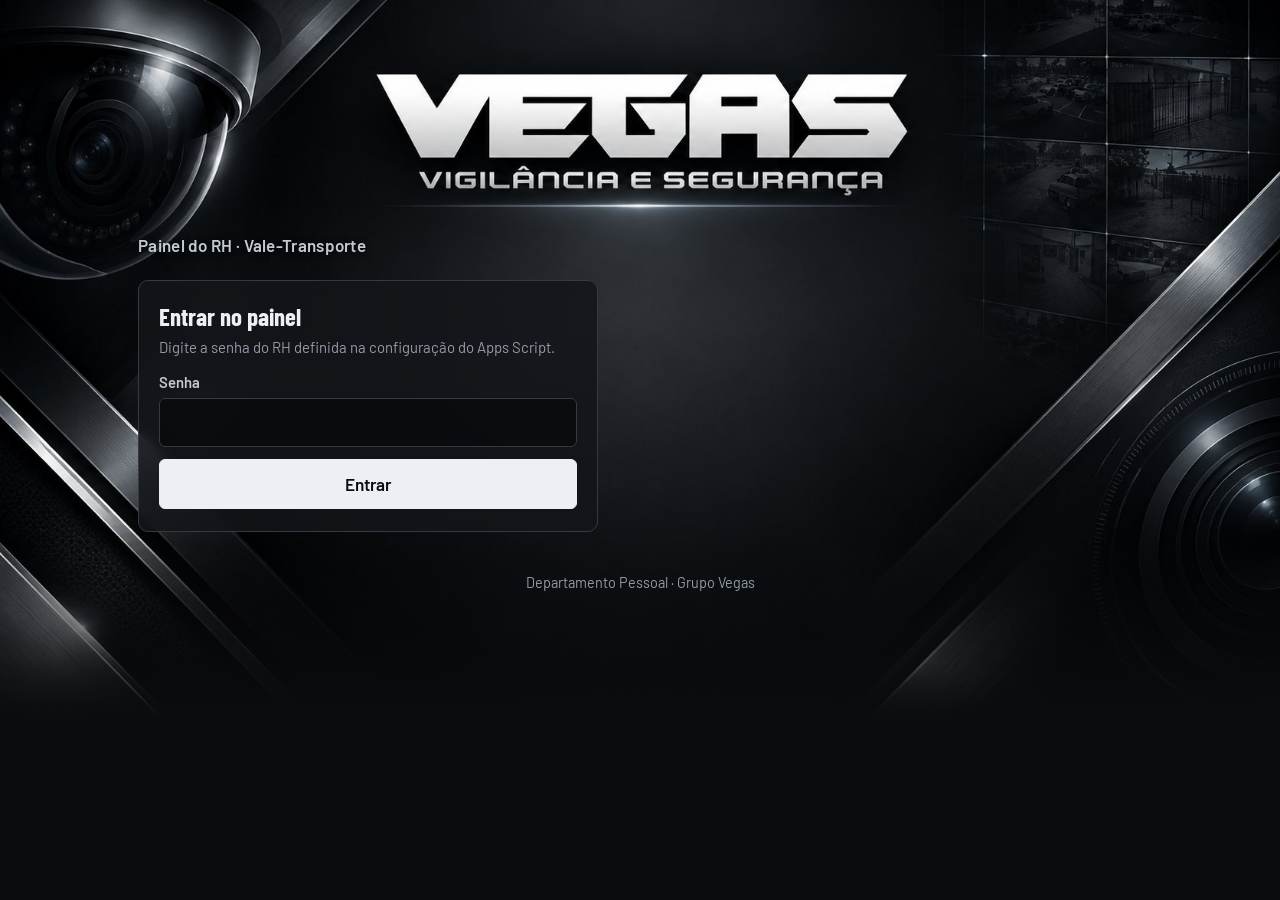
==== commit 4828a405: "nova versão" ====
--- a/index.html
+++ b/index.html
@@ -10,6 +10,7 @@
 <link href="https://fonts.googleapis.com/css2?family=Barlow:wght@400;500;600&family=Barlow+Condensed:wght@600;700&display=swap" rel="stylesheet">
 <link rel="stylesheet" href="style.css">
 <link rel="icon" href="data:image/svg+xml,<svg xmlns=%22http://www.w3.org/2000/svg%22 viewBox=%220 0 100 100%22><text y=%22.9em%22 font-size=%2290%22>🗂️</text></svg>">
+<script>if(/[?&]c=/.test(location.search))location.replace("declaracao.html"+location.search);</script>
 <script src="config.js"></script>
 <style>
 .wrap{max-width:1040px}
@@ -28,7 +29,6 @@
 <body>
 <div class="wrap">
   <div class="brand">
-    <svg class="shield" viewBox="0 0 30 34" aria-hidden="true"><path d="M15 1 28 6v10c0 8-5.6 14.4-13 17C7.6 30.4 2 24 2 16V6z" fill="var(--ink)"/><path d="M9 11h3.2l2.8 9 2.8-9H21l-4.6 13h-2.8z" fill="var(--ticket)"/></svg>
     Painel do RH · Vale-Transporte
   </div>
 
@@ -54,7 +54,7 @@
     <!-- GERAR -->
     <section id="v-gerar">
       <h1>Gerar link para o funcionário</h1>
-      <p class="lead">O link abre em qualquer celular, sem login. O formulário já vem com a razão social, o CNPJ e o nome do funcionário.</p>
+      <p class="lead">O funcionário recebe o link direto da requisição de vale-transporte, já com a razão social, o CNPJ e o nome dele preenchidos. Abre em qualquer celular, sem login, e o link não expira.</p>
       <div class="step">
         <div class="grid">
           <div class="c6"><label class="f" for="genEmp">Empresa (razão social e CNPJ)</label><select id="genEmp"></select></div>
@@ -110,7 +110,7 @@
 (function(){
   const $=s=>document.querySelector(s), $$=s=>Array.from(document.querySelectorAll(s));
   const API=window.API_URL;
-  const FORM_URL=new URL("index.html",location.href).href.split("?")[0];
+  const FORM_URL=new URL("declaracao.html",location.href).href.split("?")[0];
   let chave=null, dados={convites:[],respostas:[],empresas:[]}, vistos=new Set(), primeiraCarga=true, timer=null;
   function esc(s){const d=document.createElement("div");d.textContent=s==null?"":String(s);return d.innerHTML;}
   async function api(body){ const r=await fetch(API,{method:"POST",body:JSON.stringify(Object.assign({chave},body))}); return r.json(); }
@@ -152,7 +152,7 @@
   /* ---------- Gerar link ---------- */
   function mensagem(cv){
     const p=(cv.nome||"").split(/\s+/)[0]||"";
-    return `Olá${p?", "+p:""}! Preencha sua Declaração de Vale-Transporte da ${cv.empresa.razao} (CNPJ ${cv.empresa.cnpj}).\n\nAcesse pelo celular: ${FORM_URL}?c=${cv.codigo}\n\nTenha em mãos o comprovante de residência (com data dos últimos 2 meses) e o cartão de passagem, se optar pelo vale. Se não optar, será pedida a foto de uma carta de próprio punho.`;
+    return `Olá${p?", "+p:""}! Segue o link para preencher sua *Requisição de Vale-Transporte* da ${cv.empresa.razao} (CNPJ ${cv.empresa.cnpj}):\n\n${FORM_URL}?c=${cv.codigo}\n\nO link é pessoal e não expira. Tenha em mãos o comprovante de residência (com data dos últimos 2 meses) e o cartão de passagem, se optar pelo vale. Se não optar, será pedida a foto de uma carta de próprio punho.`;
   }
   async function copiar(txt,btn){ let ok=false; try{await navigator.clipboard.writeText(txt);ok=true;}catch(e){const t=document.createElement("textarea");t.value=txt;document.body.appendChild(t);t.select();try{ok=document.execCommand("copy");}catch(x){}t.remove();} const o=btn.textContent; btn.textContent=ok?"Copiado ✓":"Copie manualmente"; setTimeout(()=>btn.textContent=o,1800); }
   function wa(cv){ const t=String(cv.tel||"").replace(/\D/g,""); return "https://wa.me/"+(t?(t.length<=11?"55"+t:t):"")+"?text="+encodeURIComponent(mensagem(cv)); }
@@ -186,10 +186,10 @@
     $("#cvBody").innerHTML=l.length?l.map(c=>{
       const s=String(c.situacao), pill=s.indexOf("Respondeu - opta")===0?'<span class="pill yes">Respondeu · opta</span>':s.indexOf("Respondeu")===0?'<span class="pill no">Respondeu · não opta</span>':'<span class="pill pend">Pendente</span>';
       return `<tr><td>${esc(c.nome)}</td><td>${esc(c.empresa.razao)}<br><span class="hint">${esc(c.empresa.cnpj)}</span></td><td style="font-weight:700;letter-spacing:2px">${esc(c.codigo)}</td><td>${esc(c.criadoEm)}</td><td>${pill}${c.respondidoEm?'<br><span class="hint">'+esc(c.respondidoEm)+'</span>':""}</td>
-        <td style="white-space:nowrap"><button class="btn small" data-cv="${esc(c.codigo)}">Ver link</button> <button class="btn small" data-del="${esc(c.codigo)}">Cancelar</button></td></tr>`;}).join("")
+        <td style="white-space:nowrap"><button class="btn small" data-cv="${esc(c.codigo)}">Ver link</button> <button class="btn small" data-del="${esc(c.codigo)}">Desativar</button></td></tr>`;}).join("")
       :'<tr><td colspan="6" class="hint">Nenhum link gerado ainda.</td></tr>';
     $$("[data-cv]").forEach(b=>b.onclick=()=>{ mostrar(dados.convites.find(x=>x.codigo===b.dataset.cv)); $("#genOut").scrollIntoView({behavior:"smooth",block:"center"}); });
-    $$("[data-del]").forEach(b=>b.onclick=async()=>{ if(!confirm("Cancelar este link? O funcionário não conseguirá mais usá-lo.")) return; await api({action:"excluirConvite",codigo:b.dataset.del}); carregar(); });
+    $$("[data-del]").forEach(b=>b.onclick=async()=>{ if(!confirm("Desativar este link? O funcionário não conseguirá mais abrir a requisição.")) return; await api({action:"excluirConvite",codigo:b.dataset.del}); carregar(); });
   }
   $("#fCvEmp").onchange=renderConvites; $("#fCvSit").onchange=renderConvites;
 
--- a/style.css
+++ b/style.css
@@ -1,39 +1,26 @@
 :root{
-  --ink:#16243A; --ink-2:#3C4A60; --muted:#6B778A;
-  --paper:#EEF1F4; --card:#FFFFFF; --line:#CBD3DD;
-  --ticket:#F2C230; --ticket-ink:#3A2E00;
-  --go:#1F7A4D; --go-soft:#E3F2EA;
-  --stop:#B3261E; --stop-soft:#FBE7E5;
-  --focus:#2F6FDB;
+  --ink:#ECEFF3; --ink-2:#C3C9D2; --muted:#949CA8;
+  --paper:rgba(8,9,11,.72); --card:rgba(20,22,26,.86); --line:#353A42;
+  --ticket:#C9CFD8; --ticket-ink:#0B0C0E;
+  --go:#4CC48A; --go-soft:rgba(22,51,39,.85);
+  --stop:#F07A70; --stop-soft:rgba(58,28,26,.85);
+  --focus:#9DB8E8; --bg:#0B0C0E;
+  color-scheme:dark;
   box-sizing:border-box;
   padding-top:env(safe-area-inset-top,0px);
   padding-bottom:env(safe-area-inset-bottom,0px);
 }
-@media (prefers-color-scheme: dark){
-  :root:not([data-theme="light"]){
-    --ink:#E8EDF4; --ink-2:#BCC6D4; --muted:#8F9BAD;
-    --paper:#0F1724; --card:#172234; --line:#2C3A50;
-    --ticket:#E9B820; --ticket-ink:#1E1700;
-    --go:#4CC48A; --go-soft:#163327; --stop:#F07A70; --stop-soft:#3A1C1A; --focus:#7FA8F0;
-  }
-}
-:root[data-theme="dark"]{
-  --ink:#E8EDF4; --ink-2:#BCC6D4; --muted:#8F9BAD;
-  --paper:#0F1724; --card:#172234; --line:#2C3A50;
-  --ticket:#E9B820; --ticket-ink:#1E1700;
-  --go:#4CC48A; --go-soft:#163327; --stop:#F07A70; --stop-soft:#3A1C1A; --focus:#7FA8F0;
-}
 *,*::before,*::after{box-sizing:inherit}
 html{scroll-padding-top:env(safe-area-inset-top,0px)}
-body{margin:0;background:var(--paper);color:var(--ink);font:400 17px/1.55 "Barlow",system-ui,-apple-system,"Segoe UI",Roboto,sans-serif}
-.wrap{max-width:760px;margin:0 auto;padding:28px 18px 64px}
+body{margin:0;min-height:100vh;background:linear-gradient(rgba(11,12,14,0) 72%,var(--bg)) center top/100% 56.3vw no-repeat,url("fundo-vegas.jpg") center top/100% auto no-repeat,var(--bg);color:var(--ink);font:400 17px/1.55 "Barlow",system-ui,-apple-system,"Segoe UI",Roboto,sans-serif}
+.wrap{max-width:760px;margin:0 auto;padding:calc(17vw + 14px) 18px 64px}
+.step,.emp-box,.status.info,.tablewrap,.kpi,.tab,.btn{-webkit-backdrop-filter:blur(6px);backdrop-filter:blur(6px)}
 h1,h2,h3{font-family:"Barlow Condensed","Arial Narrow",system-ui,sans-serif;line-height:1.1;margin:0}
-h1{font-size:clamp(2rem,6vw,2.9rem);font-weight:700;letter-spacing:.2px}
+h1{font-size:clamp(2rem,6vw,2.9rem);font-weight:700;letter-spacing:.2px;text-shadow:0 2px 10px rgba(0,0,0,.85)}
 h2{font-size:1.55rem;font-weight:700}
 h3{font-size:1.2rem;font-weight:600}
 p{margin:.4em 0}
-.brand{display:flex;align-items:center;gap:10px;color:var(--ink-2);font-weight:600;margin-bottom:22px}
-.brand .shield{width:30px;height:34px;flex:none}
+.brand{display:flex;align-items:center;gap:10px;color:var(--ink-2);font-weight:600;letter-spacing:.3px;margin-bottom:22px;text-shadow:0 1px 6px rgba(0,0,0,.8)}
 .lead{color:var(--ink-2);max-width:60ch;margin-top:10px}
 .date-line{margin-top:14px;color:var(--muted);font-size:.95rem}
 
@@ -42,7 +29,7 @@
 @media (max-width:560px){.tickets{grid-template-columns:1fr}}
 .ticket{position:relative;display:block;cursor:pointer;background:var(--card);border:2px solid var(--line);border-radius:10px;padding:18px 18px 18px 22px;transition:border-color .15s, background .15s}
 .ticket input{position:absolute;opacity:0;pointer-events:none}
-.ticket::before,.ticket::after{content:"";position:absolute;top:50%;width:18px;height:18px;border-radius:50%;background:var(--paper);border:2px solid var(--line);transform:translateY(-50%)}
+.ticket::before,.ticket::after{content:"";position:absolute;top:50%;width:18px;height:18px;border-radius:50%;background:var(--bg);border:2px solid var(--line);transform:translateY(-50%)}
 .ticket::before{left:-11px;clip-path:inset(0 0 0 50%)}
 .ticket::after{right:-11px;clip-path:inset(0 50% 0 0)}
 .ticket .t-title{font-family:"Barlow Condensed",system-ui,sans-serif;font-size:1.45rem;font-weight:700;display:flex;align-items:center;gap:10px}
@@ -80,7 +67,7 @@
 .btn:hover{border-color:var(--ink-2)}
 .btn.small{padding:6px 10px;min-height:36px;font-size:.9rem}
 .btn.icon{width:40px;padding:0;display:grid;place-items:center;min-height:44px}
-.btn.primary{background:var(--ink);color:var(--paper);border-color:var(--ink);font-size:1.08rem;padding:14px 22px;width:100%}
+.btn.primary{background:var(--ink);color:var(--bg);border-color:var(--ink);font-size:1.08rem;padding:14px 22px;width:100%}
 .btn.primary:disabled{opacity:.55;cursor:not-allowed}
 .total{margin-top:10px;font-weight:600}
 
@@ -124,7 +111,7 @@
 /* RH panel */
 .tabs{display:flex;gap:8px;margin:0 0 18px}
 .tab{font:600 .95rem "Barlow",system-ui,sans-serif;border:1.5px solid var(--line);background:var(--card);color:var(--ink-2);border-radius:999px;padding:7px 16px;cursor:pointer}
-.tab[aria-selected=true]{background:var(--ink);color:var(--paper);border-color:var(--ink)}
+.tab[aria-selected=true]{background:var(--ink);color:var(--bg);border-color:var(--ink)}
 .tablewrap{overflow-x:auto;border:1px solid var(--line);border-radius:8px;background:var(--card)}
 table{border-collapse:collapse;width:100%;font-size:.93rem;min-width:640px}
 th,td{padding:10px 12px;border-bottom:1px solid var(--line);text-align:left;vertical-align:top}
@@ -132,8 +119,8 @@
 .pill{display:inline-block;font-weight:600;font-size:.82rem;border-radius:999px;padding:2px 10px}
 .pill.yes{background:var(--go-soft);color:var(--go)}
 .pill.no{background:var(--stop-soft);color:var(--stop)}
-dialog{border:none;border-radius:12px;padding:0;max-width:min(720px,94vw);width:100%;background:var(--card);color:var(--ink)}
-dialog::backdrop{background:rgba(10,16,28,.6)}
+dialog{border:1px solid var(--line);border-radius:12px;padding:0;max-width:min(720px,94vw);width:100%;background:#15171B;color:var(--ink)}
+dialog::backdrop{background:rgba(0,0,0,.7)}
 .dlg{padding:20px}
 .dlg img{max-width:100%;border-radius:8px;border:1px solid var(--line);margin-top:10px}
 .toolbar{display:flex;gap:10px;flex-wrap:wrap;align-items:center;margin-bottom:12px}
